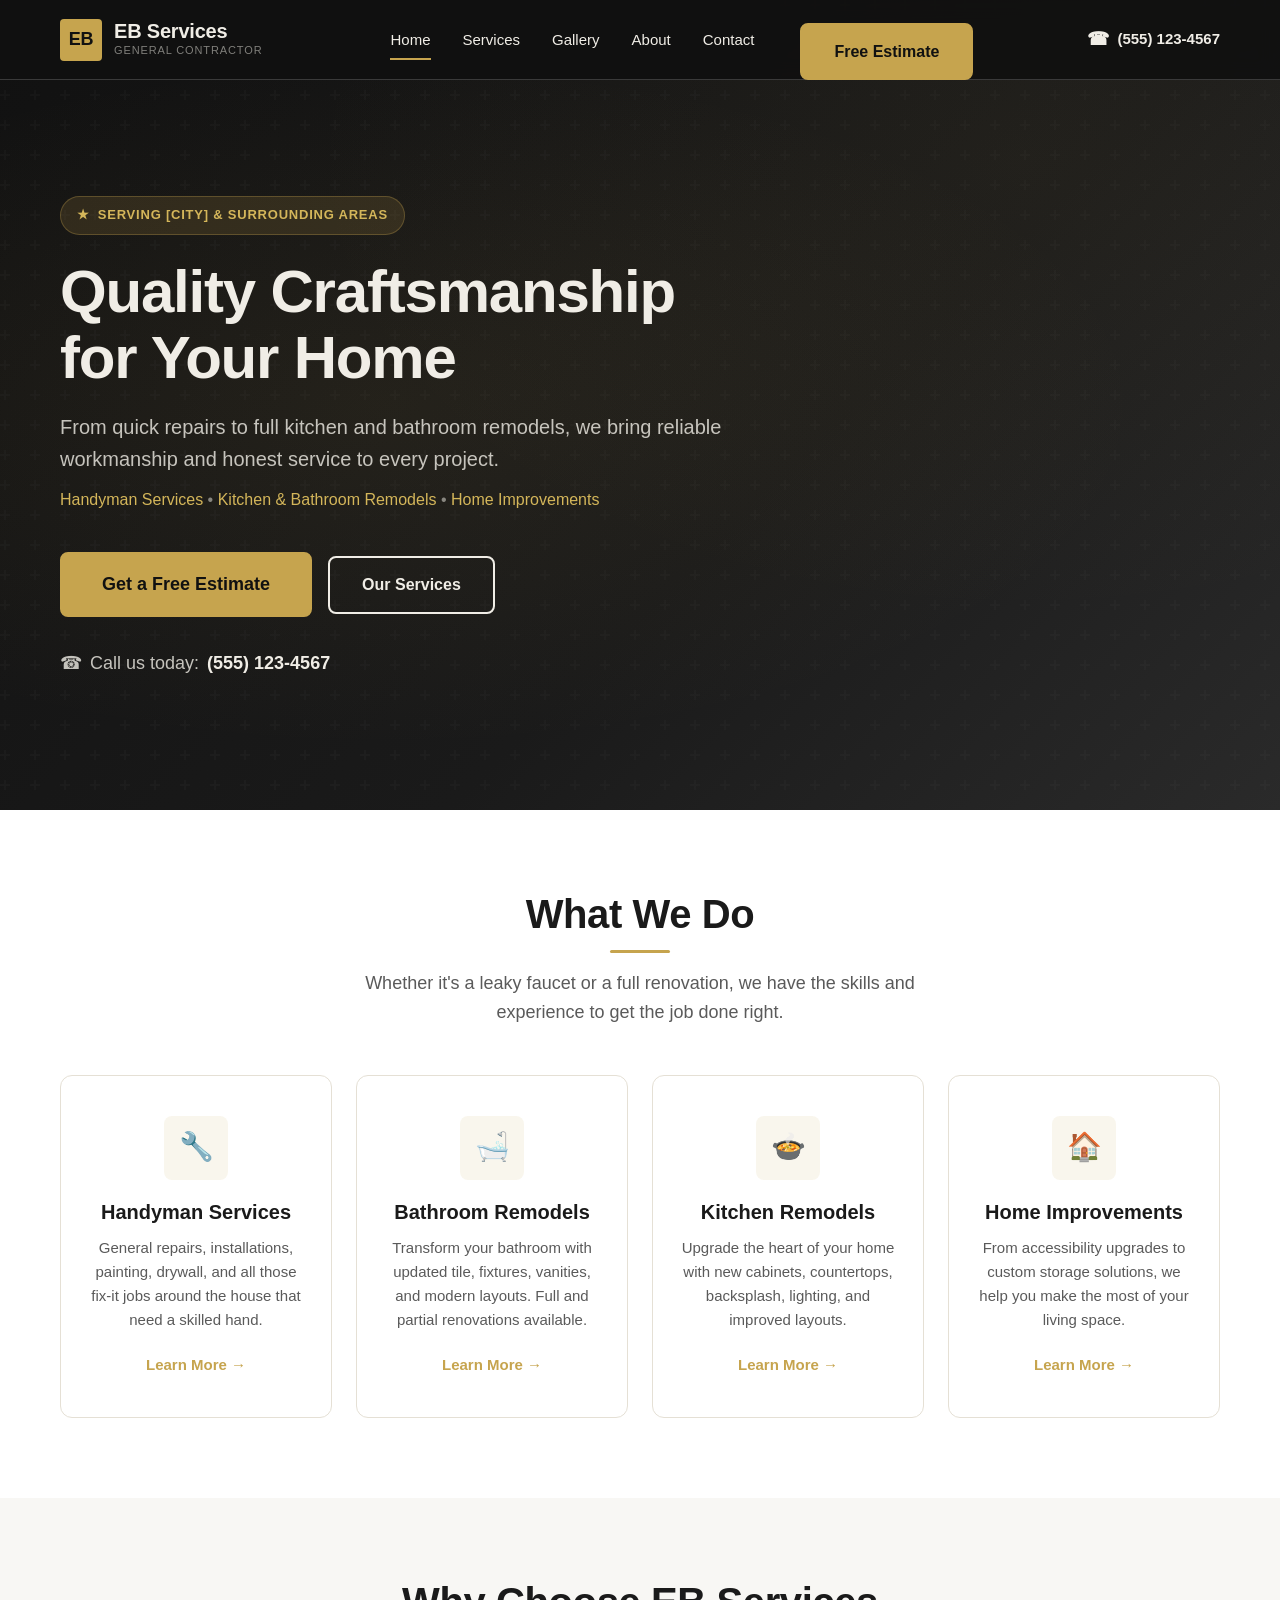
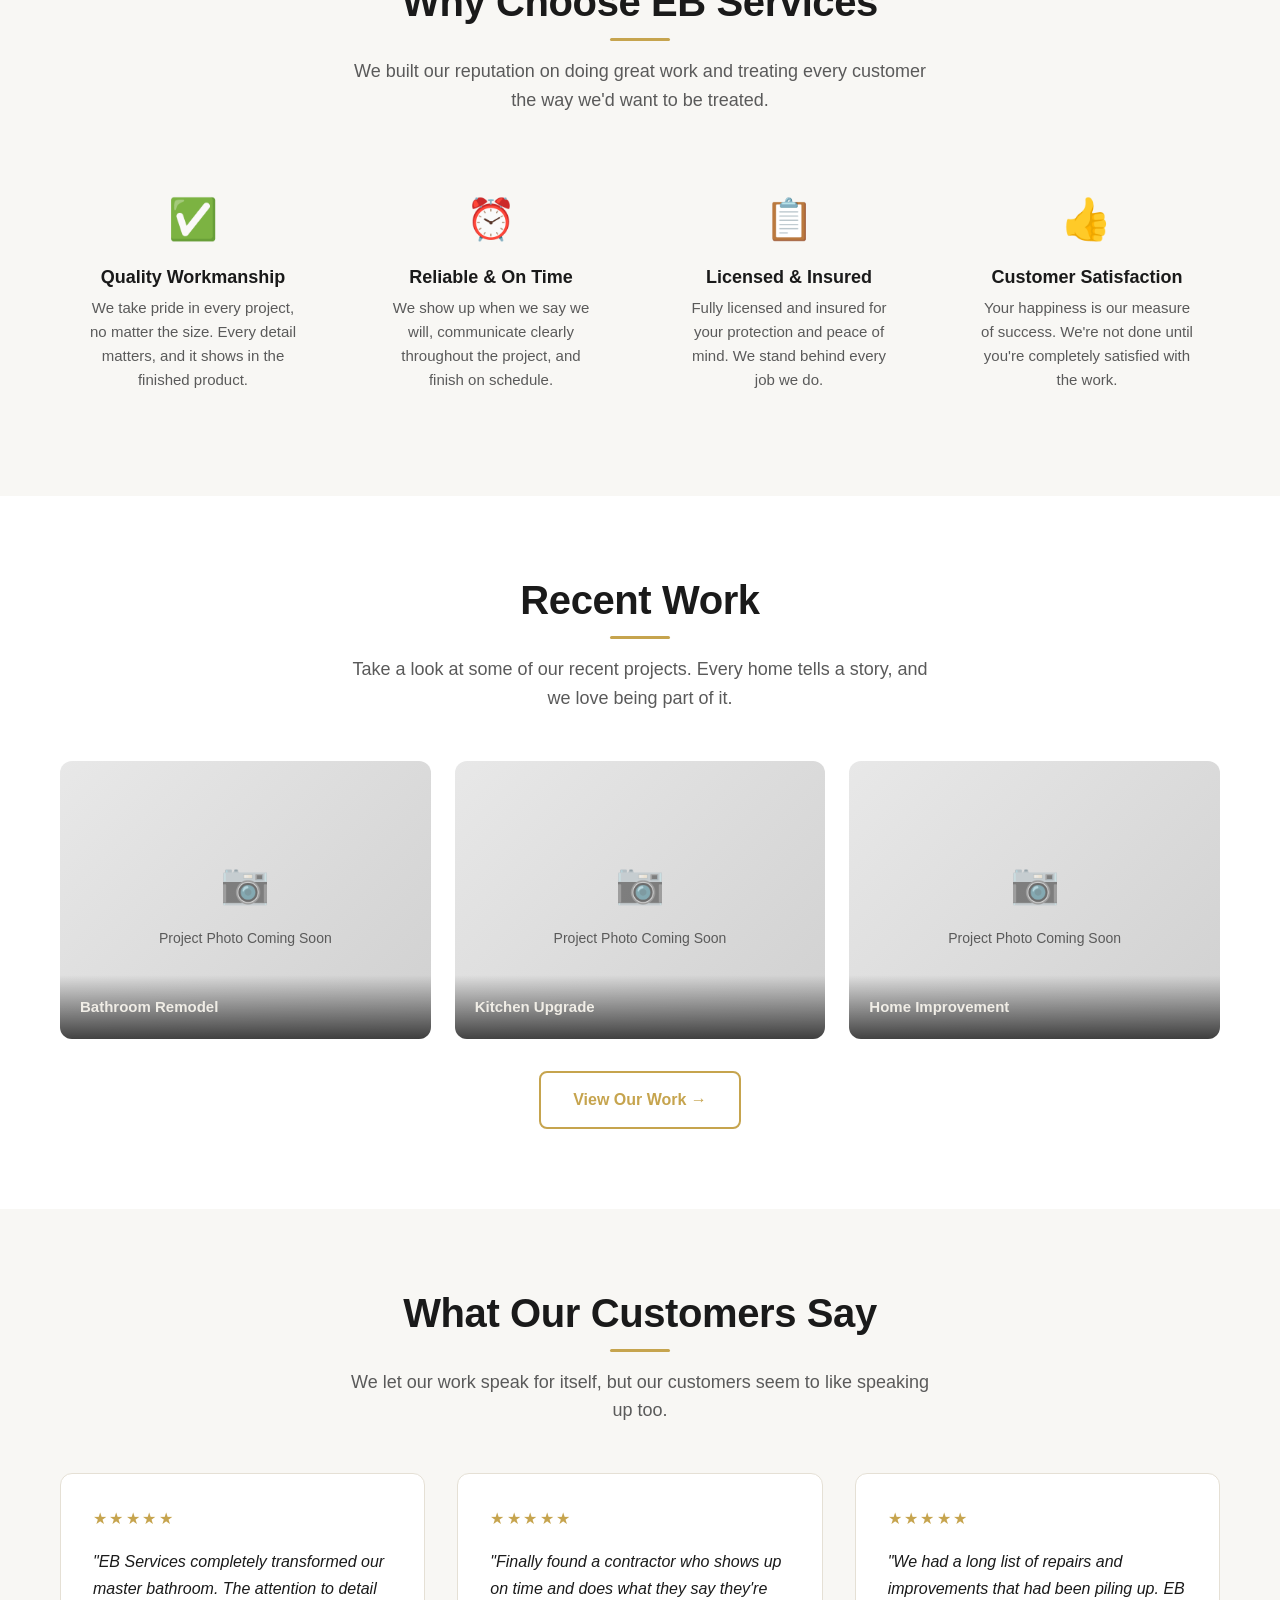
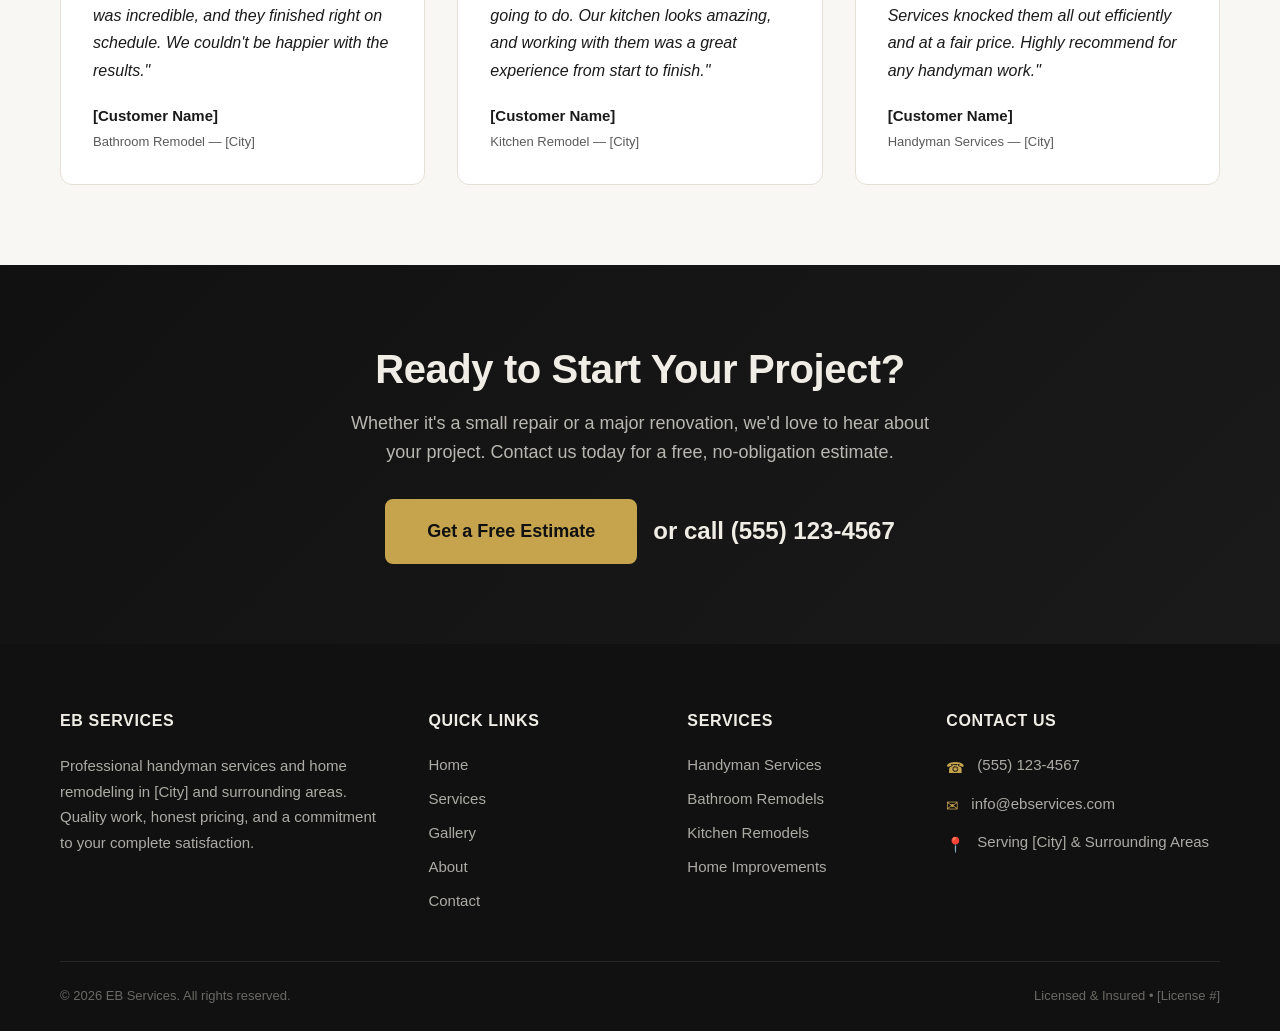
==== index.html @ f0aac95f "Initial EB Services contractor website - black and gold theme" ====
<!DOCTYPE html>
<html lang="en">
<head>
  <meta charset="UTF-8">
  <meta name="viewport" content="width=device-width, initial-scale=1.0">
  <title>EB Services | Quality Craftsmanship for Your Home</title>
  <meta name="description" content="EB Services provides professional handyman services, kitchen and bathroom remodels, and home improvements. Quality craftsmanship you can trust. Get a free estimate today.">
  <link rel="canonical" href="https://www.ebservices.com/">
  <meta property="og:title" content="EB Services | Quality Craftsmanship for Your Home">
  <meta property="og:description" content="Professional handyman services, kitchen and bathroom remodels, and home improvements. Quality craftsmanship you can trust.">
  <meta property="og:type" content="website">
  <meta property="og:url" content="https://www.ebservices.com/">
  <link rel="stylesheet" href="css/styles.css">
  <script type="application/ld+json">
  {
    "@context": "https://schema.org",
    "@type": "HomeAndConstructionBusiness",
    "name": "EB Services",
    "description": "Professional handyman services, kitchen and bathroom remodels, and home improvements. Quality craftsmanship you can trust.",
    "telephone": "(555) 123-4567",
    "email": "info@ebservices.com",
    "url": "https://www.ebservices.com",
    "address": {
      "@type": "PostalAddress",
      "addressLocality": "[City]",
      "addressRegion": "[State]",
      "postalCode": "[ZIP]",
      "addressCountry": "US"
    },
    "areaServed": "[City] and surrounding areas",
    "priceRange": "$$",
    "openingHoursSpecification": [
      {
        "@type": "OpeningHoursSpecification",
        "dayOfWeek": ["Monday", "Tuesday", "Wednesday", "Thursday", "Friday"],
        "opens": "07:00",
        "closes": "18:00"
      },
      {
        "@type": "OpeningHoursSpecification",
        "dayOfWeek": "Saturday",
        "opens": "08:00",
        "closes": "14:00"
      }
    ],
    "sameAs": []
  }
  </script>
</head>
<body class="page-home">
  <a href="#main-content" class="skip-link">Skip to main content</a>

  <!-- ===== HEADER ===== -->
  <header class="site-header" role="banner">
    <div class="container">
      <a href="index.html" class="site-logo" aria-label="EB Services - Home">
        <div class="site-logo__icon" aria-hidden="true">EB</div>
        <div class="site-logo__text">
          <span class="site-logo__name">EB Services</span>
          <span class="site-logo__tagline">General Contractor</span>
        </div>
      </a>

      <nav class="main-nav" role="navigation" aria-label="Main navigation">
        <ul class="main-nav__list">
          <li><a href="index.html" class="main-nav__link main-nav__link--active">Home</a></li>
          <li><a href="services.html" class="main-nav__link">Services</a></li>
          <li><a href="gallery.html" class="main-nav__link">Gallery</a></li>
          <li><a href="about.html" class="main-nav__link">About</a></li>
          <li><a href="contact.html" class="main-nav__link">Contact</a></li>
        </ul>
        <a href="contact.html" class="btn btn--primary main-nav__cta">Free Estimate</a>
        <div class="main-nav__phone">
          <span aria-hidden="true">&#9742;</span>
          <a href="tel:+15551234567">(555) 123-4567</a>
        </div>
      </nav>

      <div class="header-phone">
        <span class="header-phone__icon" aria-hidden="true">&#9742;</span>
        <a href="tel:+15551234567">(555) 123-4567</a>
      </div>

      <button class="menu-toggle" aria-label="Open menu" aria-expanded="false" aria-controls="main-nav">
        <span class="menu-toggle__bar"></span>
        <span class="menu-toggle__bar"></span>
        <span class="menu-toggle__bar"></span>
      </button>
    </div>
  </header>

  <!-- ===== MAIN CONTENT ===== -->
  <main id="main-content">

    <!-- Hero -->
    <section class="hero">
      <div class="container">
        <div class="hero__content">
          <div class="hero__badge">
            <span aria-hidden="true">&#9733;</span>
            Serving [City] &amp; Surrounding Areas
          </div>
          <h1 class="hero__title">Quality Craftsmanship for&nbsp;Your&nbsp;Home</h1>
          <p class="hero__subtitle">From quick repairs to full kitchen and bathroom remodels, we bring reliable workmanship and honest service to every project.</p>
          <p class="hero__services">
            <span>Handyman Services</span> &bull;
            <span>Kitchen &amp; Bathroom Remodels</span> &bull;
            <span>Home Improvements</span>
          </p>
          <div class="hero__actions">
            <a href="contact.html" class="btn btn--primary btn--large">Get a Free Estimate</a>
            <a href="services.html" class="btn btn--secondary">Our Services</a>
          </div>
          <div class="hero__phone">
            <span aria-hidden="true">&#9742;</span>
            Call us today: <a href="tel:+15551234567">(555) 123-4567</a>
          </div>
        </div>
      </div>
    </section>

    <!-- Services Overview -->
    <section class="section" id="services">
      <div class="container">
        <div class="section__header">
          <h2>What We Do</h2>
          <p class="section__subtitle">Whether it's a leaky faucet or a full renovation, we have the skills and experience to get the job done right.</p>
        </div>
        <div class="services-grid stagger-children">

          <div class="service-card fade-in">
            <div class="service-card__icon" aria-hidden="true">&#128295;</div>
            <h3 class="service-card__title">Handyman Services</h3>
            <p class="service-card__text">General repairs, installations, painting, drywall, and all those fix-it jobs around the house that need a skilled hand.</p>
            <a href="services.html#handyman" class="service-card__link">Learn More &#8594;</a>
          </div>

          <div class="service-card fade-in">
            <div class="service-card__icon" aria-hidden="true">&#128705;</div>
            <h3 class="service-card__title">Bathroom Remodels</h3>
            <p class="service-card__text">Transform your bathroom with updated tile, fixtures, vanities, and modern layouts. Full and partial renovations available.</p>
            <a href="services.html#bathrooms" class="service-card__link">Learn More &#8594;</a>
          </div>

          <div class="service-card fade-in">
            <div class="service-card__icon" aria-hidden="true">&#127858;</div>
            <h3 class="service-card__title">Kitchen Remodels</h3>
            <p class="service-card__text">Upgrade the heart of your home with new cabinets, countertops, backsplash, lighting, and improved layouts.</p>
            <a href="services.html#kitchens" class="service-card__link">Learn More &#8594;</a>
          </div>

          <div class="service-card fade-in">
            <div class="service-card__icon" aria-hidden="true">&#127968;</div>
            <h3 class="service-card__title">Home Improvements</h3>
            <p class="service-card__text">From accessibility upgrades to custom storage solutions, we help you make the most of your living space.</p>
            <a href="services.html#improvements" class="service-card__link">Learn More &#8594;</a>
          </div>

        </div>
      </div>
    </section>

    <!-- Why Choose Us -->
    <section class="section section--alt">
      <div class="container">
        <div class="section__header">
          <h2>Why Choose EB Services</h2>
          <p class="section__subtitle">We built our reputation on doing great work and treating every customer the way we'd want to be treated.</p>
        </div>
        <div class="trust-grid stagger-children">

          <div class="trust-item fade-in">
            <div class="trust-item__icon" aria-hidden="true">&#9989;</div>
            <h3 class="trust-item__title">Quality Workmanship</h3>
            <p class="trust-item__text">We take pride in every project, no matter the size. Every detail matters, and it shows in the finished product.</p>
          </div>

          <div class="trust-item fade-in">
            <div class="trust-item__icon" aria-hidden="true">&#9200;</div>
            <h3 class="trust-item__title">Reliable &amp; On Time</h3>
            <p class="trust-item__text">We show up when we say we will, communicate clearly throughout the project, and finish on schedule.</p>
          </div>

          <div class="trust-item fade-in">
            <div class="trust-item__icon" aria-hidden="true">&#128203;</div>
            <h3 class="trust-item__title">Licensed &amp; Insured</h3>
            <p class="trust-item__text">Fully licensed and insured for your protection and peace of mind. We stand behind every job we do.</p>
          </div>

          <div class="trust-item fade-in">
            <div class="trust-item__icon" aria-hidden="true">&#128077;</div>
            <h3 class="trust-item__title">Customer Satisfaction</h3>
            <p class="trust-item__text">Your happiness is our measure of success. We're not done until you're completely satisfied with the work.</p>
          </div>

        </div>
      </div>
    </section>

    <!-- Recent Work Preview -->
    <section class="section">
      <div class="container">
        <div class="section__header">
          <h2>Recent Work</h2>
          <p class="section__subtitle">Take a look at some of our recent projects. Every home tells a story, and we love being part of it.</p>
        </div>
        <div class="gallery-preview-grid stagger-children">

          <div class="gallery-preview-card fade-in">
            <div class="gallery-preview-card__placeholder">
              <div class="gallery-preview-card__placeholder-icon" aria-hidden="true">&#128247;</div>
              <div class="gallery-preview-card__placeholder-text">Project Photo Coming Soon</div>
            </div>
            <div class="gallery-preview-card__overlay">
              <div class="gallery-preview-card__label">Bathroom Remodel</div>
            </div>
          </div>

          <div class="gallery-preview-card fade-in">
            <div class="gallery-preview-card__placeholder">
              <div class="gallery-preview-card__placeholder-icon" aria-hidden="true">&#128247;</div>
              <div class="gallery-preview-card__placeholder-text">Project Photo Coming Soon</div>
            </div>
            <div class="gallery-preview-card__overlay">
              <div class="gallery-preview-card__label">Kitchen Upgrade</div>
            </div>
          </div>

          <div class="gallery-preview-card fade-in">
            <div class="gallery-preview-card__placeholder">
              <div class="gallery-preview-card__placeholder-icon" aria-hidden="true">&#128247;</div>
              <div class="gallery-preview-card__placeholder-text">Project Photo Coming Soon</div>
            </div>
            <div class="gallery-preview-card__overlay">
              <div class="gallery-preview-card__label">Home Improvement</div>
            </div>
          </div>

        </div>
        <div class="text-center mt-4">
          <a href="gallery.html" class="btn btn--outline">View Our Work &#8594;</a>
        </div>
      </div>
    </section>

    <!-- Testimonials -->
    <section class="section section--alt">
      <div class="container">
        <div class="section__header">
          <h2>What Our Customers Say</h2>
          <p class="section__subtitle">We let our work speak for itself, but our customers seem to like speaking up too.</p>
        </div>
        <div class="testimonials-grid stagger-children">

          <div class="testimonial-card fade-in">
            <div class="testimonial-card__stars" aria-label="5 out of 5 stars">&#9733;&#9733;&#9733;&#9733;&#9733;</div>
            <p class="testimonial-card__text">"EB Services completely transformed our master bathroom. The attention to detail was incredible, and they finished right on schedule. We couldn't be happier with the results."</p>
            <div class="testimonial-card__author">[Customer Name]</div>
            <div class="testimonial-card__project">Bathroom Remodel &mdash; [City]</div>
          </div>

          <div class="testimonial-card fade-in">
            <div class="testimonial-card__stars" aria-label="5 out of 5 stars">&#9733;&#9733;&#9733;&#9733;&#9733;</div>
            <p class="testimonial-card__text">"Finally found a contractor who shows up on time and does what they say they're going to do. Our kitchen looks amazing, and working with them was a great experience from start to finish."</p>
            <div class="testimonial-card__author">[Customer Name]</div>
            <div class="testimonial-card__project">Kitchen Remodel &mdash; [City]</div>
          </div>

          <div class="testimonial-card fade-in">
            <div class="testimonial-card__stars" aria-label="5 out of 5 stars">&#9733;&#9733;&#9733;&#9733;&#9733;</div>
            <p class="testimonial-card__text">"We had a long list of repairs and improvements that had been piling up. EB Services knocked them all out efficiently and at a fair price. Highly recommend for any handyman work."</p>
            <div class="testimonial-card__author">[Customer Name]</div>
            <div class="testimonial-card__project">Handyman Services &mdash; [City]</div>
          </div>

        </div>
      </div>
    </section>

    <!-- CTA Section -->
    <section class="cta-section">
      <div class="container">
        <h2>Ready to Start Your Project?</h2>
        <p class="cta-section__text">Whether it's a small repair or a major renovation, we'd love to hear about your project. Contact us today for a free, no-obligation estimate.</p>
        <div class="cta-section__actions">
          <a href="contact.html" class="btn btn--primary btn--large">Get a Free Estimate</a>
          <div class="cta-section__phone">
            or call <a href="tel:+15551234567">(555) 123-4567</a>
          </div>
        </div>
      </div>
    </section>

  </main>

  <!-- ===== FOOTER ===== -->
  <footer class="site-footer" role="contentinfo">
    <div class="container">
      <div class="footer-grid">

        <div class="footer-col">
          <div class="footer-col__title">EB Services</div>
          <p>Professional handyman services and home remodeling in [City] and surrounding areas. Quality work, honest pricing, and a commitment to your complete satisfaction.</p>
        </div>

        <div class="footer-col">
          <div class="footer-col__title">Quick Links</div>
          <div class="footer-col__links">
            <a href="index.html">Home</a>
            <a href="services.html">Services</a>
            <a href="gallery.html">Gallery</a>
            <a href="about.html">About</a>
            <a href="contact.html">Contact</a>
          </div>
        </div>

        <div class="footer-col">
          <div class="footer-col__title">Services</div>
          <div class="footer-col__links">
            <a href="services.html#handyman">Handyman Services</a>
            <a href="services.html#bathrooms">Bathroom Remodels</a>
            <a href="services.html#kitchens">Kitchen Remodels</a>
            <a href="services.html#improvements">Home Improvements</a>
          </div>
        </div>

        <div class="footer-col">
          <div class="footer-col__title">Contact Us</div>
          <div class="footer-col__contact-item">
            <span class="footer-col__contact-icon" aria-hidden="true">&#9742;</span>
            <div>
              <a href="tel:+15551234567">(555) 123-4567</a>
            </div>
          </div>
          <div class="footer-col__contact-item">
            <span class="footer-col__contact-icon" aria-hidden="true">&#9993;</span>
            <div>
              <a href="mailto:info@ebservices.com">info@ebservices.com</a>
            </div>
          </div>
          <div class="footer-col__contact-item">
            <span class="footer-col__contact-icon" aria-hidden="true">&#128205;</span>
            <div>
              Serving [City] &amp; Surrounding Areas
            </div>
          </div>
        </div>

      </div>

      <div class="footer-bottom">
        <div>&copy; 2026 EB Services. All rights reserved.</div>
        <div>Licensed &amp; Insured &bull; [License #]</div>
      </div>
    </div>
  </footer>

  <script src="js/main.js"></script>
</body>
</html>
---- css/styles.css ----
/* ============================================================
   EB Services — Professional Contractor Website
   Design System: Black + Gold
   Mobile-first responsive, no dependencies
   ============================================================ */

/* --- CSS Custom Properties --- */
:root {
  --color-primary: #1A1A1A;
  --color-primary-dark: #111111;
  --color-primary-light: #2A2A2A;
  --color-secondary: #333333;
  --color-accent: #C6A44E;
  --color-accent-hover: #A88A3D;
  --color-accent-light: #D4B65A;
  --color-text: #1A1A1A;
  --color-text-light: #F0EDE6;
  --color-text-muted: #5A5A5A;
  --color-bg: #FFFFFF;
  --color-bg-alt: #F8F7F4;
  --color-bg-dark: #1A1A1A;
  --color-border: #E5E0D5;
  --color-border-light: #F0EDE6;
  --color-success: #28A745;
  --color-error: #DC3545;

  --font-stack: -apple-system, BlinkMacSystemFont, 'Segoe UI', Roboto, 'Helvetica Neue', Arial, sans-serif;
  --font-size-base: 16px;
  --line-height-base: 1.6;

  --shadow-sm: 0 1px 3px rgba(0, 0, 0, 0.08);
  --shadow-md: 0 4px 12px rgba(0, 0, 0, 0.1);
  --shadow-lg: 0 8px 30px rgba(0, 0, 0, 0.12);
  --shadow-xl: 0 12px 40px rgba(0, 0, 0, 0.15);

  --radius-sm: 4px;
  --radius-md: 8px;
  --radius-lg: 12px;

  --transition-fast: 0.2s ease;
  --transition-base: 0.3s ease;
  --transition-slow: 0.5s ease;

  --container-max: 1200px;
  --container-narrow: 800px;
  --header-height: 80px;
}

/* --- Reset & Base --- */
*,
*::before,
*::after {
  box-sizing: border-box;
  margin: 0;
  padding: 0;
}

html {
  font-size: var(--font-size-base);
  scroll-behavior: smooth;
  -webkit-text-size-adjust: 100%;
}

body {
  font-family: var(--font-stack);
  color: var(--color-text);
  background-color: var(--color-bg);
  line-height: var(--line-height-base);
  -webkit-font-smoothing: antialiased;
  -moz-osx-font-smoothing: grayscale;
}

img {
  max-width: 100%;
  height: auto;
  display: block;
}

a {
  color: var(--color-secondary);
  text-decoration: none;
  transition: color var(--transition-fast);
}

a:hover {
  color: var(--color-accent);
}

ul, ol {
  list-style: none;
}

button {
  cursor: pointer;
  border: none;
  background: none;
  font-family: inherit;
  font-size: inherit;
}

input, textarea, select {
  font-family: inherit;
  font-size: inherit;
}

/* --- Typography Scale --- */
h1, h2, h3, h4, h5, h6 {
  font-weight: 700;
  line-height: 1.2;
  color: var(--color-primary);
}

h1 {
  font-size: 2.25rem;
  letter-spacing: -0.02em;
}

h2 {
  font-size: 1.875rem;
  letter-spacing: -0.01em;
}

h3 {
  font-size: 1.375rem;
}

h4 {
  font-size: 1.125rem;
}

p {
  margin-bottom: 1rem;
}

p:last-child {
  margin-bottom: 0;
}

@media (min-width: 768px) {
  h1 { font-size: 3rem; }
  h2 { font-size: 2.25rem; }
  h3 { font-size: 1.5rem; }
}

@media (min-width: 1024px) {
  h1 { font-size: 3.5rem; }
  h2 { font-size: 2.5rem; }
}

/* --- Layout --- */
.container {
  width: 100%;
  max-width: var(--container-max);
  margin: 0 auto;
  padding: 0 1.25rem;
}

.container--narrow {
  max-width: var(--container-narrow);
}

.section {
  padding: 4rem 0;
}

.section--alt {
  background-color: var(--color-bg-alt);
}

.section--dark {
  background-color: var(--color-bg-dark);
  color: var(--color-text-light);
}

.section--dark h2,
.section--dark h3,
.section--dark h4 {
  color: var(--color-text-light);
}

.section__header {
  text-align: center;
  margin-bottom: 3rem;
}

.section__header h2 {
  margin-bottom: 1rem;
}

.section__subtitle {
  font-size: 1.125rem;
  color: var(--color-text-muted);
  max-width: 600px;
  margin: 0 auto;
}

.section--dark .section__subtitle {
  color: rgba(240, 237, 230, 0.7);
}

@media (min-width: 768px) {
  .section {
    padding: 5rem 0;
  }
}

/* --- Buttons --- */
.btn {
  display: inline-flex;
  align-items: center;
  justify-content: center;
  gap: 0.5rem;
  padding: 0.875rem 2rem;
  font-size: 1rem;
  font-weight: 600;
  border-radius: var(--radius-md);
  transition: all var(--transition-base);
  white-space: nowrap;
  border: 2px solid transparent;
}

.btn--primary {
  background-color: var(--color-accent);
  color: var(--color-primary-dark);
  border-color: var(--color-accent);
}

.btn--primary:hover {
  background-color: var(--color-accent-light);
  border-color: var(--color-accent-light);
  color: var(--color-primary-dark);
  transform: translateY(-1px);
  box-shadow: var(--shadow-md);
}

.btn--secondary {
  background-color: transparent;
  color: var(--color-text-light);
  border-color: var(--color-text-light);
}

.btn--secondary:hover {
  background-color: var(--color-text-light);
  color: var(--color-primary);
  transform: translateY(-1px);
}

.btn--outline {
  background-color: transparent;
  color: var(--color-accent);
  border-color: var(--color-accent);
}

.btn--outline:hover {
  background-color: var(--color-accent);
  color: var(--color-primary-dark);
  transform: translateY(-1px);
  box-shadow: var(--shadow-md);
}

.btn--large {
  padding: 1rem 2.5rem;
  font-size: 1.125rem;
}

.btn--block {
  display: flex;
  width: 100%;
}

/* --- Header / Navigation --- */
.site-header {
  position: fixed;
  top: 0;
  left: 0;
  right: 0;
  z-index: 1000;
  background-color: rgba(17, 17, 17, 0.97);
  backdrop-filter: blur(10px);
  -webkit-backdrop-filter: blur(10px);
  border-bottom: 1px solid var(--border-dark, #3A3A3A);
  height: var(--header-height);
  transition: box-shadow var(--transition-base);
}

.site-header--scrolled {
  box-shadow: 0 4px 20px rgba(0, 0, 0, 0.3);
}

.site-header .container {
  display: flex;
  align-items: center;
  justify-content: space-between;
  height: 100%;
}

.site-logo {
  display: flex;
  align-items: center;
  gap: 0.75rem;
  text-decoration: none;
  flex-shrink: 0;
}

.site-logo__icon {
  width: 42px;
  height: 42px;
  background-color: var(--color-accent);
  border-radius: var(--radius-sm);
  display: flex;
  align-items: center;
  justify-content: center;
  color: var(--color-primary-dark);
  font-weight: 800;
  font-size: 1.125rem;
  letter-spacing: -0.02em;
}

.site-logo__text {
  display: flex;
  flex-direction: column;
}

.site-logo__name {
  font-size: 1.25rem;
  font-weight: 800;
  color: var(--color-text-light);
  line-height: 1.1;
  letter-spacing: -0.01em;
}

.site-logo__tagline {
  font-size: 0.6875rem;
  color: rgba(240, 237, 230, 0.5);
  text-transform: uppercase;
  letter-spacing: 0.08em;
  font-weight: 500;
}

.header-phone {
  display: none;
  align-items: center;
  gap: 0.5rem;
  color: var(--color-text-light);
  font-weight: 600;
  font-size: 0.9375rem;
}

.header-phone__icon {
  font-size: 1.125rem;
}

.header-phone a {
  color: var(--color-text-light);
}

.header-phone a:hover {
  color: var(--color-accent);
}

@media (min-width: 1024px) {
  .header-phone {
    display: flex;
  }
}

/* Main Navigation */
.main-nav {
  display: none;
}

.main-nav.is-open {
  display: flex;
  flex-direction: column;
  position: fixed;
  top: var(--header-height);
  left: 0;
  right: 0;
  bottom: 0;
  background-color: var(--color-primary-dark);
  padding: 2rem 1.25rem;
  z-index: 999;
  overflow-y: auto;
}

.main-nav__list {
  display: flex;
  flex-direction: column;
  gap: 0;
}

.main-nav__link {
  display: block;
  padding: 1rem 0;
  font-size: 1.125rem;
  font-weight: 500;
  color: var(--color-text-light);
  border-bottom: 1px solid rgba(240, 237, 230, 0.1);
  transition: color var(--transition-fast);
}

.main-nav__link:hover,
.main-nav__link--active {
  color: var(--color-accent);
}

.main-nav__cta {
  margin-top: 1.5rem;
}

.main-nav__phone {
  display: flex;
  align-items: center;
  gap: 0.5rem;
  margin-top: 1.5rem;
  padding: 1rem 0;
  font-size: 1.25rem;
  font-weight: 600;
  color: var(--color-text-light);
}

.main-nav__phone a {
  color: var(--color-text-light);
}

@media (min-width: 1024px) {
  .main-nav {
    display: flex;
    align-items: center;
    gap: 2rem;
  }

  .main-nav__list {
    flex-direction: row;
    gap: 0.25rem;
  }

  .main-nav__link {
    padding: 0.5rem 0.875rem;
    font-size: 0.9375rem;
    border-bottom: none;
    border-radius: var(--radius-sm);
    position: relative;
    color: var(--color-text-light);
  }

  .main-nav__link::after {
    content: '';
    position: absolute;
    bottom: 0;
    left: 0.875rem;
    right: 0.875rem;
    height: 2px;
    background-color: var(--color-accent);
    transform: scaleX(0);
    transition: transform var(--transition-base);
  }

  .main-nav__link:hover::after,
  .main-nav__link--active::after {
    transform: scaleX(1);
  }

  .main-nav__phone {
    display: none;
  }
}

/* Hamburger Menu */
.menu-toggle {
  display: flex;
  flex-direction: column;
  justify-content: center;
  gap: 5px;
  width: 32px;
  height: 32px;
  padding: 4px;
  z-index: 1001;
}

.menu-toggle__bar {
  display: block;
  width: 100%;
  height: 2px;
  background-color: var(--color-text-light);
  border-radius: 2px;
  transition: all var(--transition-base);
  transform-origin: center;
}

.menu-toggle.is-active .menu-toggle__bar:nth-child(1) {
  transform: translateY(7px) rotate(45deg);
}

.menu-toggle.is-active .menu-toggle__bar:nth-child(2) {
  opacity: 0;
}

.menu-toggle.is-active .menu-toggle__bar:nth-child(3) {
  transform: translateY(-7px) rotate(-45deg);
}

@media (min-width: 1024px) {
  .menu-toggle {
    display: none;
  }
}

/* --- Hero Section --- */
.hero {
  position: relative;
  padding: 8rem 0 5rem;
  min-height: 85vh;
  display: flex;
  align-items: center;
  background: linear-gradient(
    135deg,
    var(--color-primary-dark) 0%,
    var(--color-primary) 60%,
    var(--color-primary-light) 100%
  );
  color: var(--color-text-light);
  overflow: hidden;
}

.hero::before {
  content: '';
  position: absolute;
  top: 0;
  left: 0;
  right: 0;
  bottom: 0;
  background:
    radial-gradient(ellipse at 30% 50%, rgba(198, 164, 78, 0.08) 0%, transparent 60%),
    radial-gradient(ellipse at 80% 20%, rgba(198, 164, 78, 0.05) 0%, transparent 50%);
  pointer-events: none;
}

/* Subtle pattern overlay */
.hero::after {
  content: '';
  position: absolute;
  top: 0;
  left: 0;
  right: 0;
  bottom: 0;
  background-image: url("data:image/svg+xml,%3Csvg width='60' height='60' viewBox='0 0 60 60' xmlns='http://www.w3.org/2000/svg'%3E%3Cg fill='none' fill-rule='evenodd'%3E%3Cg fill='%23ffffff' fill-opacity='0.02'%3E%3Cpath d='M36 34v-4h-2v4h-4v2h4v4h2v-4h4v-2h-4zm0-30V0h-2v4h-4v2h4v4h2V6h4V4h-4zM6 34v-4H4v4H0v2h4v4h2v-4h4v-2H6zM6 4V0H4v4H0v2h4v4h2V6h4V4H6z'/%3E%3C/g%3E%3C/g%3E%3C/svg%3E");
  pointer-events: none;
}

.hero .container {
  position: relative;
  z-index: 1;
}

.hero__content {
  max-width: 720px;
}

.hero__badge {
  display: inline-flex;
  align-items: center;
  gap: 0.5rem;
  padding: 0.5rem 1rem;
  background-color: rgba(198, 164, 78, 0.15);
  border: 1px solid rgba(198, 164, 78, 0.3);
  border-radius: 50px;
  font-size: 0.8125rem;
  font-weight: 600;
  color: var(--color-accent-light);
  text-transform: uppercase;
  letter-spacing: 0.06em;
  margin-bottom: 1.5rem;
}

.hero__title {
  font-size: 2.5rem;
  font-weight: 800;
  color: var(--color-text-light);
  margin-bottom: 1.25rem;
  letter-spacing: -0.02em;
  line-height: 1.1;
}

.hero__subtitle {
  font-size: 1.125rem;
  color: rgba(240, 237, 230, 0.8);
  margin-bottom: 0.75rem;
  font-weight: 400;
  line-height: 1.6;
}

.hero__services {
  font-size: 1rem;
  color: rgba(240, 237, 230, 0.5);
  margin-bottom: 2.5rem;
  font-weight: 400;
}

.hero__services span {
  color: var(--color-accent-light);
}

.hero__actions {
  display: flex;
  flex-direction: column;
  gap: 1rem;
  margin-bottom: 2rem;
}

.hero__phone {
  display: flex;
  align-items: center;
  gap: 0.5rem;
  font-size: 1.125rem;
  color: rgba(240, 237, 230, 0.8);
}

.hero__phone a {
  color: var(--color-text-light);
  font-weight: 700;
}

.hero__phone a:hover {
  color: var(--color-accent-light);
}

@media (min-width: 640px) {
  .hero__actions {
    flex-direction: row;
    align-items: center;
  }
}

@media (min-width: 768px) {
  .hero {
    min-height: 90vh;
    padding: 10rem 0 6rem;
  }

  .hero__title {
    font-size: 3.25rem;
  }

  .hero__subtitle {
    font-size: 1.25rem;
  }
}

@media (min-width: 1024px) {
  .hero__title {
    font-size: 3.75rem;
  }
}

/* --- Page Hero (interior pages) --- */
.page-hero {
  padding: 8rem 0 3rem;
  background: linear-gradient(
    135deg,
    var(--color-primary-dark) 0%,
    var(--color-primary) 60%,
    var(--color-primary-light) 100%
  );
  color: var(--color-text-light);
  text-align: center;
}

.page-hero h1 {
  color: var(--color-text-light);
  margin-bottom: 0.75rem;
}

.page-hero__subtitle {
  font-size: 1.125rem;
  color: rgba(240, 237, 230, 0.7);
  max-width: 600px;
  margin: 0 auto;
}

@media (min-width: 768px) {
  .page-hero {
    padding: 10rem 0 4rem;
  }
}

/* --- Service Cards (Home page) --- */
.services-grid {
  display: grid;
  grid-template-columns: 1fr;
  gap: 1.5rem;
}

.service-card {
  background-color: var(--color-bg);
  border: 1px solid var(--color-border);
  border-radius: var(--radius-lg);
  padding: 2rem 1.5rem;
  transition: all var(--transition-base);
  text-align: center;
}

.service-card:hover {
  transform: translateY(-4px);
  box-shadow: var(--shadow-lg);
  border-color: var(--color-accent);
}

.service-card__icon {
  width: 64px;
  height: 64px;
  margin: 0 auto 1.25rem;
  background-color: rgba(198, 164, 78, 0.1);
  border-radius: var(--radius-md);
  display: flex;
  align-items: center;
  justify-content: center;
  font-size: 1.75rem;
  color: var(--color-accent);
  transition: all var(--transition-base);
}

.service-card:hover .service-card__icon {
  background-color: var(--color-accent);
  color: var(--color-primary-dark);
}

.service-card__title {
  font-size: 1.25rem;
  margin-bottom: 0.75rem;
  color: var(--color-primary);
}

.service-card__text {
  color: var(--color-text-muted);
  font-size: 0.9375rem;
  margin-bottom: 1.25rem;
  line-height: 1.6;
}

.service-card__link {
  font-weight: 600;
  font-size: 0.9375rem;
  color: var(--color-accent);
  display: inline-flex;
  align-items: center;
  gap: 0.25rem;
  transition: gap var(--transition-base);
}

.service-card__link:hover {
  gap: 0.5rem;
  color: var(--color-accent-hover);
}

@media (min-width: 640px) {
  .services-grid {
    grid-template-columns: repeat(2, 1fr);
  }
}

@media (min-width: 1024px) {
  .services-grid {
    grid-template-columns: repeat(4, 1fr);
  }

  .service-card {
    padding: 2.5rem 1.5rem;
  }
}

/* --- Trust / Why Choose Us --- */
.trust-grid {
  display: grid;
  grid-template-columns: 1fr;
  gap: 2rem;
}

.trust-item {
  text-align: center;
  padding: 1.5rem;
}

.trust-item__icon {
  font-size: 2.5rem;
  margin-bottom: 1rem;
  color: var(--color-accent);
}

.trust-item__title {
  font-size: 1.125rem;
  margin-bottom: 0.5rem;
  color: var(--color-primary);
}

.trust-item__text {
  font-size: 0.9375rem;
  color: var(--color-text-muted);
  line-height: 1.6;
}

@media (min-width: 640px) {
  .trust-grid {
    grid-template-columns: repeat(2, 1fr);
  }
}

@media (min-width: 1024px) {
  .trust-grid {
    grid-template-columns: repeat(4, 1fr);
  }
}

/* --- Gallery Preview (Home) --- */
.gallery-preview-grid {
  display: grid;
  grid-template-columns: 1fr;
  gap: 1.5rem;
}

.gallery-preview-card {
  position: relative;
  border-radius: var(--radius-lg);
  overflow: hidden;
  background: linear-gradient(135deg, #E8E8E8 0%, #D0D0D0 100%);
  aspect-ratio: 4 / 3;
  display: flex;
  align-items: center;
  justify-content: center;
  transition: all var(--transition-base);
}

.gallery-preview-card:hover {
  transform: translateY(-4px);
  box-shadow: var(--shadow-lg);
}

.gallery-preview-card__placeholder {
  text-align: center;
  color: var(--color-text-muted);
}

.gallery-preview-card__placeholder-icon {
  font-size: 2.5rem;
  margin-bottom: 0.75rem;
  opacity: 0.5;
}

.gallery-preview-card__placeholder-text {
  font-size: 0.875rem;
  font-weight: 500;
}

.gallery-preview-card__overlay {
  position: absolute;
  bottom: 0;
  left: 0;
  right: 0;
  padding: 1.25rem;
  background: linear-gradient(to top, rgba(0,0,0,0.7) 0%, transparent 100%);
  color: var(--color-text-light);
}

.gallery-preview-card__label {
  font-weight: 600;
  font-size: 0.9375rem;
}

@media (min-width: 640px) {
  .gallery-preview-grid {
    grid-template-columns: repeat(2, 1fr);
  }
}

@media (min-width: 1024px) {
  .gallery-preview-grid {
    grid-template-columns: repeat(3, 1fr);
  }
}

/* --- Testimonials --- */
.testimonials-grid {
  display: grid;
  grid-template-columns: 1fr;
  gap: 2rem;
}

.testimonial-card {
  background-color: var(--color-bg);
  border: 1px solid var(--color-border);
  border-radius: var(--radius-lg);
  padding: 2rem;
  position: relative;
}

.testimonial-card__quote {
  font-size: 2rem;
  color: var(--color-accent);
  line-height: 1;
  margin-bottom: 1rem;
}

.testimonial-card__text {
  font-size: 1rem;
  color: var(--color-text);
  line-height: 1.7;
  font-style: italic;
  margin-bottom: 1.25rem;
}

.testimonial-card__author {
  font-weight: 600;
  color: var(--color-primary);
  font-size: 0.9375rem;
}

.testimonial-card__project {
  font-size: 0.8125rem;
  color: var(--color-text-muted);
  margin-top: 0.25rem;
}

.testimonial-card__stars {
  color: var(--color-accent);
  font-size: 1rem;
  margin-bottom: 1rem;
  letter-spacing: 0.15em;
}

@media (min-width: 768px) {
  .testimonials-grid {
    grid-template-columns: repeat(2, 1fr);
  }
}

@media (min-width: 1024px) {
  .testimonials-grid {
    grid-template-columns: repeat(3, 1fr);
  }
}

/* --- CTA Section --- */
.cta-section {
  padding: 5rem 0;
  background: linear-gradient(
    135deg,
    var(--color-primary-dark) 0%,
    var(--color-primary) 100%
  );
  color: var(--color-text-light);
  text-align: center;
}

.cta-section h2 {
  color: var(--color-text-light);
  margin-bottom: 1rem;
}

.cta-section__text {
  font-size: 1.125rem;
  color: rgba(240, 237, 230, 0.75);
  margin-bottom: 2rem;
  max-width: 600px;
  margin-left: auto;
  margin-right: auto;
}

.cta-section__actions {
  display: flex;
  flex-direction: column;
  gap: 1rem;
  align-items: center;
  justify-content: center;
}

.cta-section__phone {
  font-size: 1.5rem;
  font-weight: 700;
  color: var(--color-text-light);
}

.cta-section__phone a {
  color: var(--color-text-light);
}

.cta-section__phone a:hover {
  color: var(--color-accent-light);
}

@media (min-width: 640px) {
  .cta-section__actions {
    flex-direction: row;
  }
}

/* --- Footer --- */
.site-footer {
  background-color: var(--color-primary-dark);
  color: rgba(240, 237, 230, 0.7);
  padding: 4rem 0 0;
}

.footer-grid {
  display: grid;
  grid-template-columns: 1fr;
  gap: 2.5rem;
  padding-bottom: 3rem;
  border-bottom: 1px solid rgba(240, 237, 230, 0.1);
}

.footer-col__title {
  font-size: 1rem;
  font-weight: 700;
  color: var(--color-text-light);
  margin-bottom: 1.25rem;
  text-transform: uppercase;
  letter-spacing: 0.04em;
}

.footer-col p {
  font-size: 0.9375rem;
  line-height: 1.7;
}

.footer-col__links {
  display: flex;
  flex-direction: column;
  gap: 0.625rem;
}

.footer-col__links a {
  color: rgba(240, 237, 230, 0.7);
  font-size: 0.9375rem;
  transition: color var(--transition-fast);
}

.footer-col__links a:hover {
  color: var(--color-accent);
}

.footer-col__contact-item {
  display: flex;
  align-items: flex-start;
  gap: 0.75rem;
  margin-bottom: 0.75rem;
  font-size: 0.9375rem;
}

.footer-col__contact-icon {
  flex-shrink: 0;
  margin-top: 0.15rem;
  color: var(--color-accent);
}

.footer-col__contact-item a {
  color: rgba(240, 237, 230, 0.7);
}

.footer-col__contact-item a:hover {
  color: var(--color-accent);
}

.footer-bottom {
  padding: 1.5rem 0;
  display: flex;
  flex-direction: column;
  gap: 0.75rem;
  align-items: center;
  text-align: center;
  font-size: 0.8125rem;
  color: rgba(240, 237, 230, 0.4);
}

@media (min-width: 640px) {
  .footer-grid {
    grid-template-columns: repeat(2, 1fr);
  }
}

@media (min-width: 1024px) {
  .footer-grid {
    grid-template-columns: 1.5fr 1fr 1fr 1.25fr;
  }

  .footer-bottom {
    flex-direction: row;
    justify-content: space-between;
  }
}

/* --- Services Page --- */
.service-detail {
  padding: 4rem 0;
  border-bottom: 1px solid var(--color-border);
}

.service-detail:last-of-type {
  border-bottom: none;
}

.service-detail:nth-child(even) {
  background-color: var(--color-bg-alt);
}

.service-detail__inner {
  display: grid;
  grid-template-columns: 1fr;
  gap: 2.5rem;
  align-items: center;
}

.service-detail__content h2 {
  margin-bottom: 1rem;
  display: flex;
  align-items: center;
  gap: 0.75rem;
}

.service-detail__content h2 .icon {
  color: var(--color-accent);
  font-size: 1.5rem;
}

.service-detail__text {
  color: var(--color-text-muted);
  font-size: 1rem;
  margin-bottom: 1.5rem;
  line-height: 1.7;
}

.service-detail__list {
  margin-bottom: 2rem;
}

.service-detail__list li {
  padding: 0.5rem 0;
  padding-left: 1.75rem;
  position: relative;
  color: var(--color-text);
  font-size: 0.9375rem;
}

.service-detail__list li::before {
  content: '';
  position: absolute;
  left: 0;
  top: 0.875rem;
  width: 8px;
  height: 8px;
  background-color: var(--color-accent);
  border-radius: 50%;
}

.service-detail__image {
  border-radius: var(--radius-lg);
  overflow: hidden;
  background: linear-gradient(135deg, #E0E0E0 0%, #CCCCCC 100%);
  aspect-ratio: 4 / 3;
  display: flex;
  align-items: center;
  justify-content: center;
  color: var(--color-text-muted);
}

.service-detail__image-placeholder {
  text-align: center;
  padding: 2rem;
}

.service-detail__image-placeholder .icon {
  font-size: 3rem;
  margin-bottom: 0.75rem;
  opacity: 0.4;
}

.service-detail__image-placeholder p {
  font-size: 0.875rem;
  font-weight: 500;
  opacity: 0.6;
}

@media (min-width: 768px) {
  .service-detail__inner {
    grid-template-columns: 1fr 1fr;
  }

  .service-detail:nth-child(even) .service-detail__inner {
    direction: rtl;
  }

  .service-detail:nth-child(even) .service-detail__inner > * {
    direction: ltr;
  }
}

@media (min-width: 768px) {
  .service-detail {
    padding: 5rem 0;
  }
}

/* --- Gallery Page --- */
.gallery-filters {
  display: flex;
  flex-wrap: wrap;
  gap: 0.5rem;
  justify-content: center;
  margin-bottom: 2.5rem;
}

.gallery-filter-btn {
  padding: 0.5rem 1.25rem;
  border-radius: 50px;
  font-size: 0.875rem;
  font-weight: 500;
  color: var(--color-text-muted);
  background-color: var(--color-bg-alt);
  border: 1px solid var(--color-border);
  transition: all var(--transition-fast);
  cursor: pointer;
}

.gallery-filter-btn:hover,
.gallery-filter-btn--active {
  background-color: var(--color-accent);
  color: var(--color-primary-dark);
  border-color: var(--color-accent);
}

.gallery-grid {
  display: grid;
  grid-template-columns: 1fr;
  gap: 1.5rem;
}

.gallery-card {
  border-radius: var(--radius-lg);
  overflow: hidden;
  background: linear-gradient(135deg, #E8E8E8 0%, #D0D0D0 100%);
  aspect-ratio: 4 / 3;
  position: relative;
  display: flex;
  align-items: center;
  justify-content: center;
  transition: all var(--transition-base);
  border: 1px solid var(--color-border);
}

.gallery-card:hover {
  transform: translateY(-4px);
  box-shadow: var(--shadow-lg);
}

.gallery-card__placeholder {
  text-align: center;
  color: var(--color-text-muted);
  padding: 2rem;
}

.gallery-card__placeholder-icon {
  font-size: 3rem;
  margin-bottom: 0.75rem;
  opacity: 0.3;
}

.gallery-card__placeholder-text {
  font-size: 0.875rem;
  font-weight: 500;
  opacity: 0.5;
}

.gallery-card__label {
  position: absolute;
  top: 1rem;
  left: 1rem;
  background-color: var(--color-accent);
  color: var(--color-primary-dark);
  padding: 0.25rem 0.75rem;
  border-radius: 50px;
  font-size: 0.75rem;
  font-weight: 600;
  text-transform: uppercase;
  letter-spacing: 0.04em;
}

.gallery-card__info {
  position: absolute;
  bottom: 0;
  left: 0;
  right: 0;
  padding: 1.25rem;
  background: linear-gradient(to top, rgba(0,0,0,0.6) 0%, transparent 100%);
  color: var(--color-text-light);
}

.gallery-card__title {
  font-weight: 600;
  font-size: 0.9375rem;
  color: var(--color-text-light);
}

.gallery-card__desc {
  font-size: 0.8125rem;
  color: rgba(240, 237, 230, 0.7);
  margin-top: 0.25rem;
}

.gallery-notice {
  text-align: center;
  margin-top: 3rem;
  padding: 2rem;
  background-color: var(--color-bg-alt);
  border-radius: var(--radius-lg);
  color: var(--color-text-muted);
}

.gallery-notice__icon {
  font-size: 2rem;
  margin-bottom: 0.75rem;
}

@media (min-width: 640px) {
  .gallery-grid {
    grid-template-columns: repeat(2, 1fr);
  }
}

@media (min-width: 1024px) {
  .gallery-grid {
    grid-template-columns: repeat(3, 1fr);
  }
}

/* --- About Page --- */
.about-intro {
  display: grid;
  grid-template-columns: 1fr;
  gap: 3rem;
  align-items: center;
}

.about-intro__image {
  border-radius: var(--radius-lg);
  overflow: hidden;
  background: linear-gradient(135deg, var(--color-primary) 0%, var(--color-primary-light) 100%);
  aspect-ratio: 4 / 3;
  display: flex;
  align-items: center;
  justify-content: center;
  color: rgba(240, 237, 230, 0.5);
}

.about-intro__image-placeholder {
  text-align: center;
  padding: 2rem;
}

.about-intro__image-placeholder .icon {
  font-size: 4rem;
  margin-bottom: 0.75rem;
}

.about-intro__image-placeholder p {
  font-size: 0.875rem;
}

.about-intro__content h2 {
  margin-bottom: 1.25rem;
}

.about-intro__content p {
  color: var(--color-text-muted);
  font-size: 1rem;
  line-height: 1.8;
}

@media (min-width: 768px) {
  .about-intro {
    grid-template-columns: 1fr 1.2fr;
  }
}

.values-grid {
  display: grid;
  grid-template-columns: 1fr;
  gap: 1.5rem;
}

.value-card {
  background-color: var(--color-bg);
  border: 1px solid var(--color-border);
  border-radius: var(--radius-lg);
  padding: 2rem;
  text-align: center;
  transition: all var(--transition-base);
}

.value-card:hover {
  box-shadow: var(--shadow-md);
  border-color: var(--color-accent);
}

.value-card__icon {
  font-size: 2rem;
  margin-bottom: 1rem;
  color: var(--color-accent);
}

.value-card__title {
  font-size: 1.125rem;
  margin-bottom: 0.5rem;
}

.value-card__text {
  font-size: 0.9375rem;
  color: var(--color-text-muted);
  line-height: 1.6;
}

@media (min-width: 640px) {
  .values-grid {
    grid-template-columns: repeat(2, 1fr);
  }
}

@media (min-width: 1024px) {
  .values-grid {
    grid-template-columns: repeat(3, 1fr);
  }
}

.credentials {
  max-width: 700px;
  margin: 0 auto;
}

.credentials__item {
  display: flex;
  align-items: flex-start;
  gap: 1rem;
  padding: 1.25rem 0;
  border-bottom: 1px solid var(--color-border);
}

.credentials__item:last-child {
  border-bottom: none;
}

.credentials__icon {
  flex-shrink: 0;
  width: 44px;
  height: 44px;
  background-color: rgba(198, 164, 78, 0.1);
  border-radius: var(--radius-md);
  display: flex;
  align-items: center;
  justify-content: center;
  font-size: 1.25rem;
  color: var(--color-accent);
}

.credentials__info h4 {
  margin-bottom: 0.25rem;
}

.credentials__info p {
  font-size: 0.9375rem;
  color: var(--color-text-muted);
}

/* --- Contact Page --- */
.contact-grid {
  display: grid;
  grid-template-columns: 1fr;
  gap: 3rem;
}

@media (min-width: 768px) {
  .contact-grid {
    grid-template-columns: 1.2fr 1fr;
  }
}

/* Contact Form */
.contact-form {
  background-color: var(--color-bg);
  border: 1px solid var(--color-border);
  border-radius: var(--radius-lg);
  padding: 2rem;
}

.contact-form h2 {
  margin-bottom: 0.5rem;
}

.contact-form__subtitle {
  color: var(--color-text-muted);
  margin-bottom: 2rem;
  font-size: 0.9375rem;
}

.form-group {
  margin-bottom: 1.5rem;
}

.form-group label {
  display: block;
  font-weight: 600;
  font-size: 0.875rem;
  color: var(--color-text);
  margin-bottom: 0.5rem;
}

.form-group label .required {
  color: var(--color-error);
  margin-left: 0.125rem;
}

.form-control {
  width: 100%;
  padding: 0.75rem 1rem;
  border: 1px solid var(--color-border);
  border-radius: var(--radius-md);
  font-size: 1rem;
  color: var(--color-text);
  background-color: var(--color-bg);
  transition: border-color var(--transition-fast), box-shadow var(--transition-fast);
  -webkit-appearance: none;
  appearance: none;
}

.form-control:focus {
  outline: none;
  border-color: var(--color-accent);
  box-shadow: 0 0 0 3px rgba(198, 164, 78, 0.15);
}

.form-control--error {
  border-color: var(--color-error);
}

.form-control--error:focus {
  box-shadow: 0 0 0 3px rgba(220, 53, 69, 0.15);
}

select.form-control {
  background-image: url("data:image/svg+xml,%3Csvg xmlns='http://www.w3.org/2000/svg' width='12' height='8' viewBox='0 0 12 8'%3E%3Cpath fill='%235A5A5A' d='M1.41 0L6 4.59 10.59 0 12 1.41l-6 6-6-6z'/%3E%3C/svg%3E");
  background-repeat: no-repeat;
  background-position: right 1rem center;
  padding-right: 2.5rem;
}

textarea.form-control {
  resize: vertical;
  min-height: 120px;
}

.form-error {
  font-size: 0.8125rem;
  color: var(--color-error);
  margin-top: 0.375rem;
  display: none;
}

.form-group--error .form-error {
  display: block;
}

.form-group--error .form-control {
  border-color: var(--color-error);
}

.form-success {
  display: none;
  text-align: center;
  padding: 3rem 2rem;
}

.form-success.is-visible {
  display: block;
}

.form-success__icon {
  font-size: 3rem;
  color: var(--color-success);
  margin-bottom: 1rem;
}

.form-success__title {
  font-size: 1.5rem;
  color: var(--color-primary);
  margin-bottom: 0.5rem;
}

.form-success__text {
  color: var(--color-text-muted);
}

/* Contact Info Sidebar */
.contact-info h2 {
  margin-bottom: 2rem;
}

.contact-info-card {
  background-color: var(--color-bg-alt);
  border-radius: var(--radius-lg);
  padding: 2rem;
  margin-bottom: 1.5rem;
}

.contact-info-card__item {
  display: flex;
  align-items: flex-start;
  gap: 1rem;
  margin-bottom: 1.5rem;
}

.contact-info-card__item:last-child {
  margin-bottom: 0;
}

.contact-info-card__icon {
  flex-shrink: 0;
  width: 44px;
  height: 44px;
  background-color: rgba(198, 164, 78, 0.1);
  border-radius: var(--radius-md);
  display: flex;
  align-items: center;
  justify-content: center;
  font-size: 1.25rem;
  color: var(--color-accent);
}

.contact-info-card__label {
  font-weight: 600;
  font-size: 0.875rem;
  color: var(--color-text-muted);
  text-transform: uppercase;
  letter-spacing: 0.04em;
  margin-bottom: 0.25rem;
}

.contact-info-card__value {
  font-size: 1rem;
  color: var(--color-text);
}

.contact-info-card__value a {
  color: var(--color-text);
  font-weight: 600;
}

.contact-info-card__value a:hover {
  color: var(--color-accent);
}

.business-hours {
  background-color: var(--color-bg-alt);
  border-radius: var(--radius-lg);
  padding: 2rem;
}

.business-hours h3 {
  margin-bottom: 1.25rem;
}

.hours-table {
  width: 100%;
}

.hours-row {
  display: flex;
  justify-content: space-between;
  padding: 0.5rem 0;
  border-bottom: 1px solid var(--color-border);
  font-size: 0.9375rem;
}

.hours-row:last-child {
  border-bottom: none;
}

.hours-row__day {
  font-weight: 500;
  color: var(--color-text);
}

.hours-row__time {
  color: var(--color-text-muted);
}

.hours-row--closed .hours-row__time {
  color: var(--color-error);
  font-weight: 500;
}

/* --- Scroll Animations --- */
.fade-in {
  opacity: 0;
  transform: translateY(20px);
  transition: opacity 0.6s ease, transform 0.6s ease;
}

.fade-in.is-visible {
  opacity: 1;
  transform: translateY(0);
}

/* Stagger children */
.stagger-children .fade-in:nth-child(1) { transition-delay: 0s; }
.stagger-children .fade-in:nth-child(2) { transition-delay: 0.1s; }
.stagger-children .fade-in:nth-child(3) { transition-delay: 0.2s; }
.stagger-children .fade-in:nth-child(4) { transition-delay: 0.3s; }
.stagger-children .fade-in:nth-child(5) { transition-delay: 0.4s; }
.stagger-children .fade-in:nth-child(6) { transition-delay: 0.5s; }
.stagger-children .fade-in:nth-child(7) { transition-delay: 0.6s; }
.stagger-children .fade-in:nth-child(8) { transition-delay: 0.7s; }
.stagger-children .fade-in:nth-child(9) { transition-delay: 0.8s; }

/* --- Utility --- */
.text-center { text-align: center; }
.text-accent { color: var(--color-accent); }
.mt-1 { margin-top: 0.5rem; }
.mt-2 { margin-top: 1rem; }
.mt-3 { margin-top: 1.5rem; }
.mt-4 { margin-top: 2rem; }
.mb-1 { margin-bottom: 0.5rem; }
.mb-2 { margin-bottom: 1rem; }
.mb-3 { margin-bottom: 1.5rem; }
.mb-4 { margin-bottom: 2rem; }

/* Visually hidden for screen readers */
.sr-only {
  position: absolute;
  width: 1px;
  height: 1px;
  padding: 0;
  margin: -1px;
  overflow: hidden;
  clip: rect(0, 0, 0, 0);
  white-space: nowrap;
  border: 0;
}

/* --- Skip Link --- */
.skip-link {
  position: absolute;
  top: -100%;
  left: 0.5rem;
  z-index: 9999;
  background-color: var(--color-accent);
  color: var(--color-primary-dark);
  padding: 0.75rem 1.5rem;
  border-radius: var(--radius-md);
  font-weight: 600;
  transition: top var(--transition-fast);
}

.skip-link:focus {
  top: 0.5rem;
  color: var(--color-primary-dark);
}

/* --- Print Styles --- */
@media print {
  .site-header,
  .menu-toggle,
  .hero,
  .page-hero,
  .cta-section,
  .site-footer,
  .btn,
  .gallery-filters {
    display: none !important;
  }

  body {
    color: #000;
    background: #FFF;
    font-size: 12pt;
  }

  main {
    padding-top: 0 !important;
  }

  .contact-form {
    border: 1px solid #CCC;
    box-shadow: none;
  }

  .contact-info-card,
  .business-hours {
    border: 1px solid #CCC;
    background: #FFF;
  }

  a {
    color: #000;
  }

  a[href]::after {
    content: " (" attr(href) ")";
    font-size: 0.8em;
    color: #666;
  }

  nav a[href]::after,
  .btn[href]::after {
    content: none;
  }
}

/* --- Breadcrumb (for interior pages) --- */
.breadcrumb {
  padding: 1rem 0;
  font-size: 0.8125rem;
  color: var(--color-text-muted);
}

.breadcrumb a {
  color: var(--color-text-muted);
}

.breadcrumb a:hover {
  color: var(--color-accent);
}

.breadcrumb__separator {
  margin: 0 0.5rem;
  opacity: 0.5;
}

/* Main content offset for fixed header */
main {
  padding-top: var(--header-height);
}

/* Home page hero already accounts for this */
.page-home main {
  padding-top: 0;
}

/* Accent divider under section headers */
.section__header h2::after {
  content: '';
  display: block;
  width: 60px;
  height: 3px;
  background-color: var(--color-accent);
  margin: 0.75rem auto 0;
  border-radius: 3px;
}

.section__header--left h2::after {
  margin-left: 0;
}
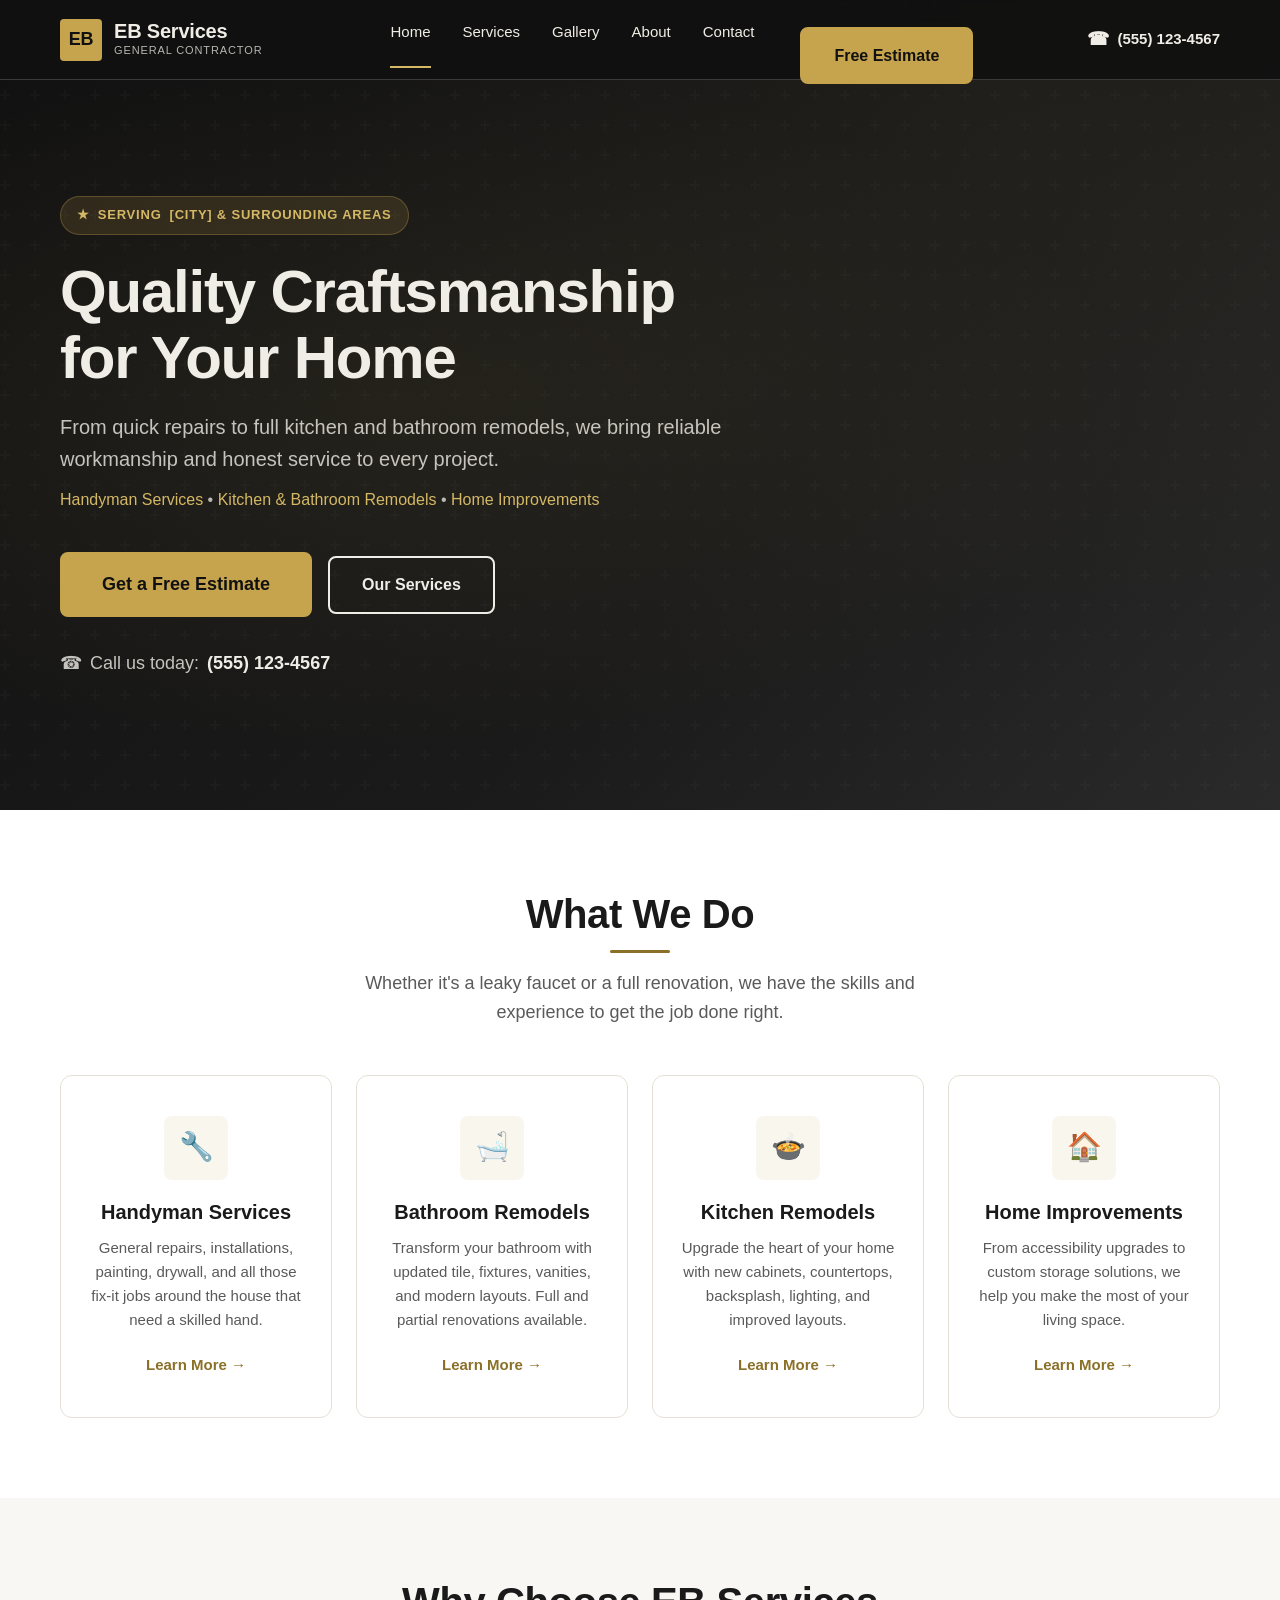
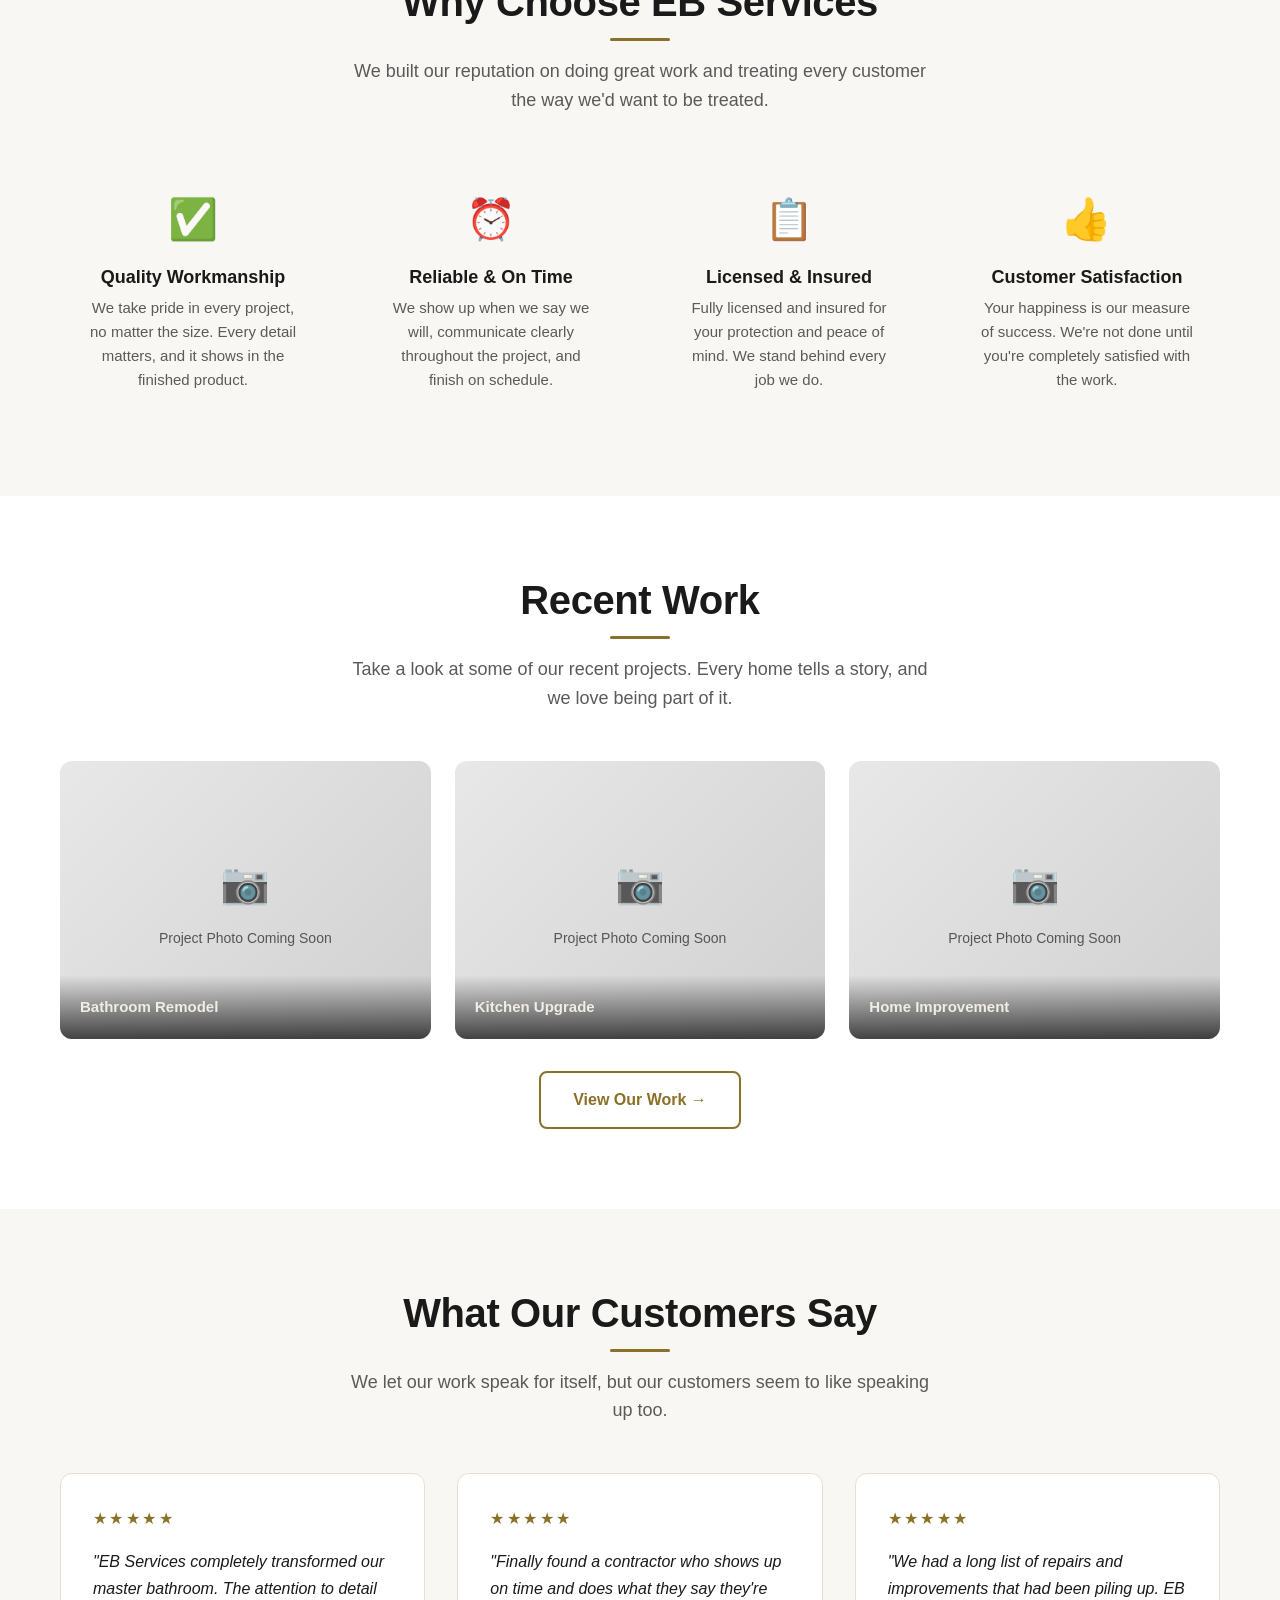
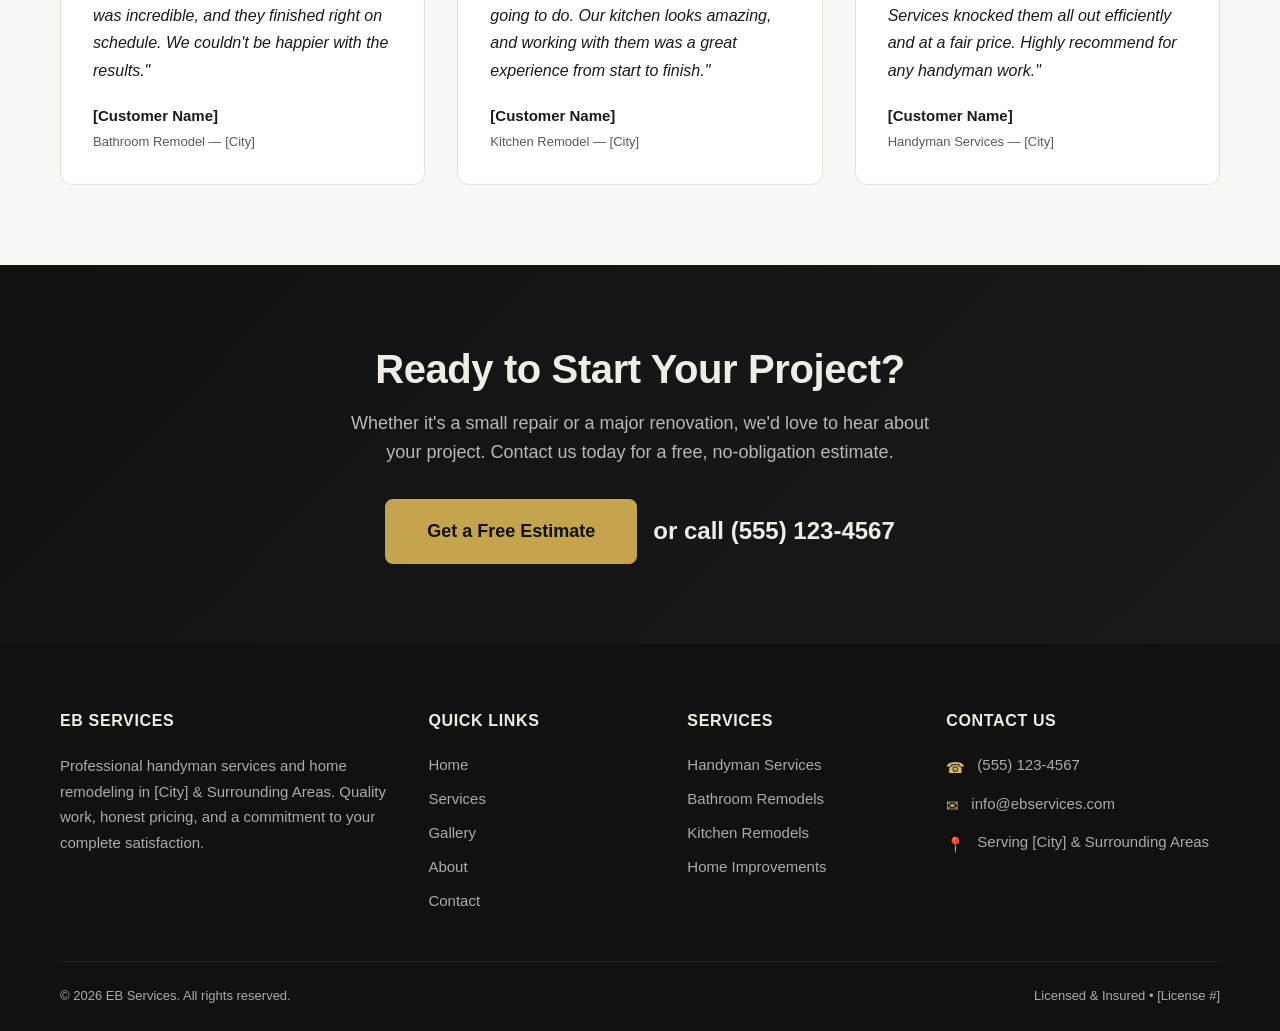
==== commit 549467c5: "Add Site Manager and dynamic config system - Site Manager tool for owner to update business info, te" ====
--- a/index.html
+++ b/index.html
@@ -56,8 +56,8 @@
       <a href="index.html" class="site-logo" aria-label="EB Services - Home">
         <div class="site-logo__icon" aria-hidden="true">EB</div>
         <div class="site-logo__text">
-          <span class="site-logo__name">EB Services</span>
-          <span class="site-logo__tagline">General Contractor</span>
+          <span class="site-logo__name" data-config="business.name">EB Services</span>
+          <span class="site-logo__tagline" data-config="business.tagline">General Contractor</span>
         </div>
       </a>
 
@@ -72,13 +72,13 @@
         <a href="contact.html" class="btn btn--primary main-nav__cta">Free Estimate</a>
         <div class="main-nav__phone">
           <span aria-hidden="true">&#9742;</span>
-          <a href="tel:+15551234567">(555) 123-4567</a>
+          <a href="tel:+15551234567" data-config="business.phone" data-config-href="tel:{business.phoneLink}">(555) 123-4567</a>
         </div>
       </nav>
 
       <div class="header-phone">
         <span class="header-phone__icon" aria-hidden="true">&#9742;</span>
-        <a href="tel:+15551234567">(555) 123-4567</a>
+        <a href="tel:+15551234567" data-config="business.phone" data-config-href="tel:{business.phoneLink}">(555) 123-4567</a>
       </div>
 
       <button class="menu-toggle" aria-label="Open menu" aria-expanded="false" aria-controls="main-nav">
@@ -98,7 +98,7 @@
         <div class="hero__content">
           <div class="hero__badge">
             <span aria-hidden="true">&#9733;</span>
-            Serving [City] &amp; Surrounding Areas
+            Serving <span data-config="business.serviceArea">[City] &amp; Surrounding Areas</span>
           </div>
           <h1 class="hero__title">Quality Craftsmanship for&nbsp;Your&nbsp;Home</h1>
           <p class="hero__subtitle">From quick repairs to full kitchen and bathroom remodels, we bring reliable workmanship and honest service to every project.</p>
@@ -113,7 +113,7 @@
           </div>
           <div class="hero__phone">
             <span aria-hidden="true">&#9742;</span>
-            Call us today: <a href="tel:+15551234567">(555) 123-4567</a>
+            Call us today: <a href="tel:+15551234567" data-config="business.phone" data-config-href="tel:{business.phoneLink}">(555) 123-4567</a>
           </div>
         </div>
       </div>
@@ -256,21 +256,21 @@
             <div class="testimonial-card__stars" aria-label="5 out of 5 stars">&#9733;&#9733;&#9733;&#9733;&#9733;</div>
             <p class="testimonial-card__text">"EB Services completely transformed our master bathroom. The attention to detail was incredible, and they finished right on schedule. We couldn't be happier with the results."</p>
             <div class="testimonial-card__author">[Customer Name]</div>
-            <div class="testimonial-card__project">Bathroom Remodel &mdash; [City]</div>
+            <div class="testimonial-card__project">Bathroom Remodel &mdash; <span data-config="business.city">[City]</span></div>
           </div>
 
           <div class="testimonial-card fade-in">
             <div class="testimonial-card__stars" aria-label="5 out of 5 stars">&#9733;&#9733;&#9733;&#9733;&#9733;</div>
             <p class="testimonial-card__text">"Finally found a contractor who shows up on time and does what they say they're going to do. Our kitchen looks amazing, and working with them was a great experience from start to finish."</p>
             <div class="testimonial-card__author">[Customer Name]</div>
-            <div class="testimonial-card__project">Kitchen Remodel &mdash; [City]</div>
+            <div class="testimonial-card__project">Kitchen Remodel &mdash; <span data-config="business.city">[City]</span></div>
           </div>
 
           <div class="testimonial-card fade-in">
             <div class="testimonial-card__stars" aria-label="5 out of 5 stars">&#9733;&#9733;&#9733;&#9733;&#9733;</div>
             <p class="testimonial-card__text">"We had a long list of repairs and improvements that had been piling up. EB Services knocked them all out efficiently and at a fair price. Highly recommend for any handyman work."</p>
             <div class="testimonial-card__author">[Customer Name]</div>
-            <div class="testimonial-card__project">Handyman Services &mdash; [City]</div>
+            <div class="testimonial-card__project">Handyman Services &mdash; <span data-config="business.city">[City]</span></div>
           </div>
 
         </div>
@@ -285,7 +285,7 @@
         <div class="cta-section__actions">
           <a href="contact.html" class="btn btn--primary btn--large">Get a Free Estimate</a>
           <div class="cta-section__phone">
-            or call <a href="tel:+15551234567">(555) 123-4567</a>
+            or call <a href="tel:+15551234567" data-config="business.phone" data-config-href="tel:{business.phoneLink}">(555) 123-4567</a>
           </div>
         </div>
       </div>
@@ -299,8 +299,8 @@
       <div class="footer-grid">
 
         <div class="footer-col">
-          <div class="footer-col__title">EB Services</div>
-          <p>Professional handyman services and home remodeling in [City] and surrounding areas. Quality work, honest pricing, and a commitment to your complete satisfaction.</p>
+          <div class="footer-col__title" data-config="business.name">EB Services</div>
+          <p>Professional handyman services and home remodeling in <span data-config="business.serviceArea">[City] and surrounding areas</span>. Quality work, honest pricing, and a commitment to your complete satisfaction.</p>
         </div>
 
         <div class="footer-col">
@@ -329,19 +329,19 @@
           <div class="footer-col__contact-item">
             <span class="footer-col__contact-icon" aria-hidden="true">&#9742;</span>
             <div>
-              <a href="tel:+15551234567">(555) 123-4567</a>
+              <a href="tel:+15551234567" data-config="business.phone" data-config-href="tel:{business.phoneLink}">(555) 123-4567</a>
             </div>
           </div>
           <div class="footer-col__contact-item">
             <span class="footer-col__contact-icon" aria-hidden="true">&#9993;</span>
             <div>
-              <a href="mailto:info@ebservices.com">info@ebservices.com</a>
+              <a href="mailto:info@ebservices.com" data-config="business.email" data-config-href="mailto:{business.email}">info@ebservices.com</a>
             </div>
           </div>
           <div class="footer-col__contact-item">
             <span class="footer-col__contact-icon" aria-hidden="true">&#128205;</span>
             <div>
-              Serving [City] &amp; Surrounding Areas
+              Serving <span data-config="business.serviceArea">[City] &amp; Surrounding Areas</span>
             </div>
           </div>
         </div>
@@ -349,12 +349,13 @@
       </div>
 
       <div class="footer-bottom">
-        <div>&copy; 2026 EB Services. All rights reserved.</div>
-        <div>Licensed &amp; Insured &bull; [License #]</div>
+        <div>&copy; 2026 <span data-config="business.name">EB Services</span>. All rights reserved.</div>
+        <div>Licensed &amp; Insured &bull; <span data-config="business.license">[License #]</span></div>
       </div>
     </div>
   </footer>
 
   <script src="js/main.js"></script>
+  <script src="js/config-loader.js" defer></script>
 </body>
 </html>
--- a/css/styles.css
+++ b/css/styles.css
@@ -13,6 +13,9 @@
   --color-accent: #C6A44E;
   --color-accent-hover: #A88A3D;
   --color-accent-light: #D4B65A;
+  --color-accent-on-dark: #D4B866;      /* Gold lightened for 4.5:1 on dark backgrounds */
+  --color-accent-on-light: #8B7028;     /* Gold darkened for 4.5:1 on white/light backgrounds */
+  --color-accent-on-light-hover: #6E5920; /* Darker gold hover for light backgrounds */
   --color-text: #1A1A1A;
   --color-text-light: #F0EDE6;
   --color-text-muted: #5A5A5A;
@@ -83,7 +86,7 @@
 }
 
 a:hover {
-  color: var(--color-accent);
+  color: var(--color-accent-on-light);
 }
 
 ul, ol {
@@ -247,8 +250,8 @@
 
 .btn--outline {
   background-color: transparent;
-  color: var(--color-accent);
-  border-color: var(--color-accent);
+  color: var(--color-accent-on-light);
+  border-color: var(--color-accent-on-light);
 }
 
 .btn--outline:hover {
@@ -331,7 +334,7 @@
 
 .site-logo__tagline {
   font-size: 0.6875rem;
-  color: rgba(240, 237, 230, 0.5);
+  color: rgba(240, 237, 230, 0.75);
   text-transform: uppercase;
   letter-spacing: 0.08em;
   font-weight: 500;
@@ -355,7 +358,7 @@
 }
 
 .header-phone a:hover {
-  color: var(--color-accent);
+  color: var(--color-accent-on-dark);
 }
 
 @media (min-width: 1024px) {
@@ -373,48 +376,52 @@
   display: flex;
   flex-direction: column;
   position: fixed;
-  top: var(--header-height);
+  top: 0;
   left: 0;
   right: 0;
-  bottom: 0;
+  width: 100vw;
+  height: 100vh;
+  height: 100dvh;
   background-color: var(--color-primary-dark);
-  padding: 2rem 1.25rem;
-  z-index: 999;
+  padding: calc(var(--header-height) + 2rem) 1.5rem 2.5rem;
+  z-index: 1001;
   overflow-y: auto;
+  -webkit-overflow-scrolling: touch;
 }
 
 .main-nav__list {
   display: flex;
   flex-direction: column;
-  gap: 0;
+  gap: 0.25rem;
 }
 
 .main-nav__link {
   display: block;
-  padding: 1rem 0;
-  font-size: 1.125rem;
+  padding: 1.25rem 0.75rem;
+  font-size: 1.25rem;
   font-weight: 500;
   color: var(--color-text-light);
   border-bottom: 1px solid rgba(240, 237, 230, 0.1);
   transition: color var(--transition-fast);
+  min-height: 56px;
 }
 
 .main-nav__link:hover,
 .main-nav__link--active {
-  color: var(--color-accent);
+  color: var(--color-accent-on-dark);
 }
 
 .main-nav__cta {
-  margin-top: 1.5rem;
+  margin-top: 2rem;
 }
 
 .main-nav__phone {
   display: flex;
   align-items: center;
   gap: 0.5rem;
-  margin-top: 1.5rem;
-  padding: 1rem 0;
-  font-size: 1.25rem;
+  margin-top: 2rem;
+  padding: 1.25rem 0;
+  font-size: 1.375rem;
   font-weight: 600;
   color: var(--color-text-light);
 }
@@ -451,7 +458,7 @@
     left: 0.875rem;
     right: 0.875rem;
     height: 2px;
-    background-color: var(--color-accent);
+    background-color: var(--color-accent-on-dark);
     transform: scaleX(0);
     transition: transform var(--transition-base);
   }
@@ -567,7 +574,7 @@
   border-radius: 50px;
   font-size: 0.8125rem;
   font-weight: 600;
-  color: var(--color-accent-light);
+  color: var(--color-accent-on-dark);
   text-transform: uppercase;
   letter-spacing: 0.06em;
   margin-bottom: 1.5rem;
@@ -592,13 +599,13 @@
 
 .hero__services {
   font-size: 1rem;
-  color: rgba(240, 237, 230, 0.5);
+  color: rgba(240, 237, 230, 0.75);
   margin-bottom: 2.5rem;
   font-weight: 400;
 }
 
 .hero__services span {
-  color: var(--color-accent-light);
+  color: var(--color-accent-on-dark);
 }
 
 .hero__actions {
@@ -622,7 +629,7 @@
 }
 
 .hero__phone a:hover {
-  color: var(--color-accent-light);
+  color: var(--color-accent-on-dark);
 }
 
 @media (min-width: 640px) {
@@ -703,7 +710,7 @@
 .service-card:hover {
   transform: translateY(-4px);
   box-shadow: var(--shadow-lg);
-  border-color: var(--color-accent);
+  border-color: var(--color-accent-on-light);
 }
 
 .service-card__icon {
@@ -716,7 +723,7 @@
   align-items: center;
   justify-content: center;
   font-size: 1.75rem;
-  color: var(--color-accent);
+  color: var(--color-accent-on-light);
   transition: all var(--transition-base);
 }
 
@@ -741,7 +748,7 @@
 .service-card__link {
   font-weight: 600;
   font-size: 0.9375rem;
-  color: var(--color-accent);
+  color: var(--color-accent-on-light);
   display: inline-flex;
   align-items: center;
   gap: 0.25rem;
@@ -750,7 +757,7 @@
 
 .service-card__link:hover {
   gap: 0.5rem;
-  color: var(--color-accent-hover);
+  color: var(--color-accent-on-light-hover);
 }
 
 @media (min-width: 640px) {
@@ -784,7 +791,7 @@
 .trust-item__icon {
   font-size: 2.5rem;
   margin-bottom: 1rem;
-  color: var(--color-accent);
+  color: var(--color-accent-on-light);
 }
 
 .trust-item__title {
@@ -843,12 +850,13 @@
 .gallery-preview-card__placeholder-icon {
   font-size: 2.5rem;
   margin-bottom: 0.75rem;
-  opacity: 0.5;
+  opacity: 0.7;
 }
 
 .gallery-preview-card__placeholder-text {
   font-size: 0.875rem;
   font-weight: 500;
+  color: #555555;
 }
 
 .gallery-preview-card__overlay {
@@ -895,7 +903,7 @@
 
 .testimonial-card__quote {
   font-size: 2rem;
-  color: var(--color-accent);
+  color: var(--color-accent-on-light);
   line-height: 1;
   margin-bottom: 1rem;
 }
@@ -921,7 +929,7 @@
 }
 
 .testimonial-card__stars {
-  color: var(--color-accent);
+  color: var(--color-accent-on-light);
   font-size: 1rem;
   margin-bottom: 1rem;
   letter-spacing: 0.15em;
@@ -984,7 +992,7 @@
 }
 
 .cta-section__phone a:hover {
-  color: var(--color-accent-light);
+  color: var(--color-accent-on-dark);
 }
 
 @media (min-width: 640px) {
@@ -1035,7 +1043,7 @@
 }
 
 .footer-col__links a:hover {
-  color: var(--color-accent);
+  color: var(--color-accent-on-dark);
 }
 
 .footer-col__contact-item {
@@ -1049,7 +1057,7 @@
 .footer-col__contact-icon {
   flex-shrink: 0;
   margin-top: 0.15rem;
-  color: var(--color-accent);
+  color: var(--color-accent-on-dark);
 }
 
 .footer-col__contact-item a {
@@ -1057,7 +1065,7 @@
 }
 
 .footer-col__contact-item a:hover {
-  color: var(--color-accent);
+  color: var(--color-accent-on-dark);
 }
 
 .footer-bottom {
@@ -1068,7 +1076,7 @@
   align-items: center;
   text-align: center;
   font-size: 0.8125rem;
-  color: rgba(240, 237, 230, 0.4);
+  color: rgba(240, 237, 230, 0.7);
 }
 
 @media (min-width: 640px) {
@@ -1117,7 +1125,7 @@
 }
 
 .service-detail__content h2 .icon {
-  color: var(--color-accent);
+  color: var(--color-accent-on-light);
   font-size: 1.5rem;
 }
 
@@ -1147,7 +1155,7 @@
   top: 0.875rem;
   width: 8px;
   height: 8px;
-  background-color: var(--color-accent);
+  background-color: var(--color-accent-on-light);
   border-radius: 50%;
 }
 
@@ -1170,13 +1178,13 @@
 .service-detail__image-placeholder .icon {
   font-size: 3rem;
   margin-bottom: 0.75rem;
-  opacity: 0.4;
+  opacity: 0.7;
 }
 
 .service-detail__image-placeholder p {
   font-size: 0.875rem;
   font-weight: 500;
-  opacity: 0.6;
+  opacity: 0.8;
 }
 
 @media (min-width: 768px) {
@@ -1260,13 +1268,13 @@
 .gallery-card__placeholder-icon {
   font-size: 3rem;
   margin-bottom: 0.75rem;
-  opacity: 0.3;
+  opacity: 0.6;
 }
 
 .gallery-card__placeholder-text {
   font-size: 0.875rem;
   font-weight: 500;
-  opacity: 0.5;
+  color: #555555;
 }
 
 .gallery-card__label {
@@ -1347,7 +1355,7 @@
   display: flex;
   align-items: center;
   justify-content: center;
-  color: rgba(240, 237, 230, 0.5);
+  color: rgba(240, 237, 230, 0.75);
 }
 
 .about-intro__image-placeholder {
@@ -1397,13 +1405,13 @@
 
 .value-card:hover {
   box-shadow: var(--shadow-md);
-  border-color: var(--color-accent);
+  border-color: var(--color-accent-on-light);
 }
 
 .value-card__icon {
   font-size: 2rem;
   margin-bottom: 1rem;
-  color: var(--color-accent);
+  color: var(--color-accent-on-light);
 }
 
 .value-card__title {
@@ -1456,7 +1464,7 @@
   align-items: center;
   justify-content: center;
   font-size: 1.25rem;
-  color: var(--color-accent);
+  color: var(--color-accent-on-light);
 }
 
 .credentials__info h4 {
@@ -1531,8 +1539,8 @@
 
 .form-control:focus {
   outline: none;
-  border-color: var(--color-accent);
-  box-shadow: 0 0 0 3px rgba(198, 164, 78, 0.15);
+  border-color: var(--color-accent-on-light);
+  box-shadow: 0 0 0 3px rgba(139, 112, 40, 0.15);
 }
 
 .form-control--error {
@@ -1629,7 +1637,7 @@
   align-items: center;
   justify-content: center;
   font-size: 1.25rem;
-  color: var(--color-accent);
+  color: var(--color-accent-on-light);
 }
 
 .contact-info-card__label {
@@ -1652,7 +1660,7 @@
 }
 
 .contact-info-card__value a:hover {
-  color: var(--color-accent);
+  color: var(--color-accent-on-light);
 }
 
 .business-hours {
@@ -1720,7 +1728,7 @@
 
 /* --- Utility --- */
 .text-center { text-align: center; }
-.text-accent { color: var(--color-accent); }
+.text-accent { color: var(--color-accent-on-light); }
 .mt-1 { margin-top: 0.5rem; }
 .mt-2 { margin-top: 1rem; }
 .mt-3 { margin-top: 1.5rem; }
@@ -1824,7 +1832,7 @@
 }
 
 .breadcrumb a:hover {
-  color: var(--color-accent);
+  color: var(--color-accent-on-light);
 }
 
 .breadcrumb__separator {
@@ -1848,11 +1856,15 @@
   display: block;
   width: 60px;
   height: 3px;
-  background-color: var(--color-accent);
+  background-color: var(--color-accent-on-light);
   margin: 0.75rem auto 0;
   border-radius: 3px;
 }
 
+.section--dark .section__header h2::after {
+  background-color: var(--color-accent-on-dark);
+}
+
 .section__header--left h2::after {
   margin-left: 0;
 }
